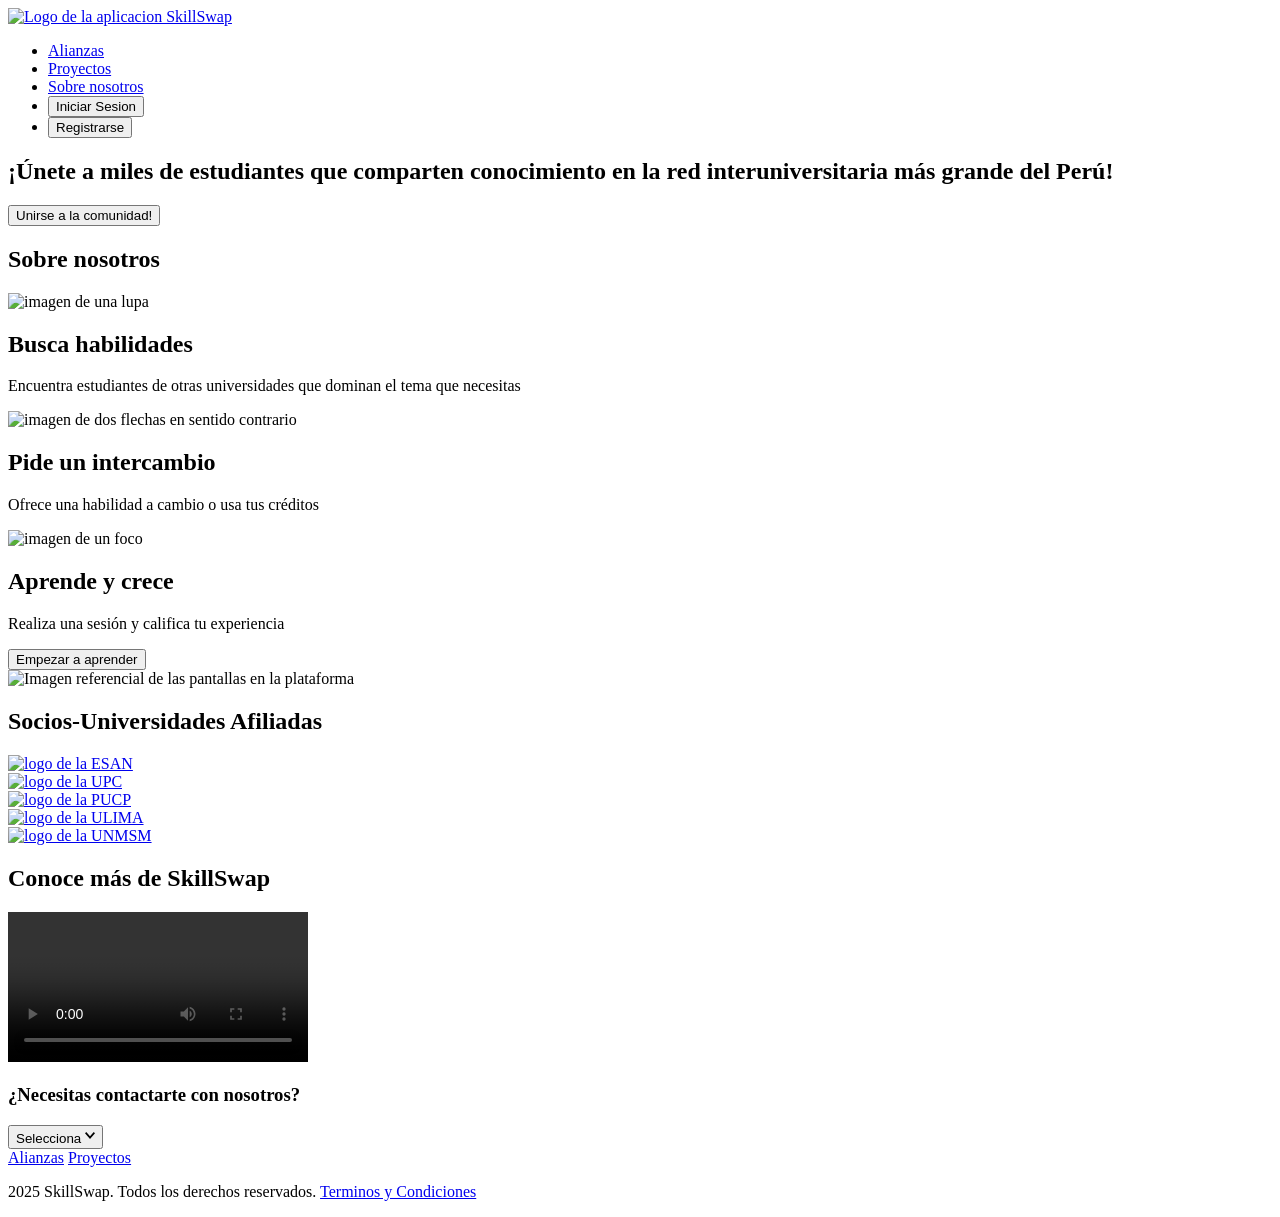
==== index.html @ 910c948b "se agrega los archivos iniciales de la landing page" ====
<!DOCTYPE html>
<html lang="en">
  <head>
    <meta charset="UTF-8" />
    <meta name="viewport" content="width=device-width, initial-scale=1.0" />
    <link rel="stylesheet" href="assets/styles/index-style.css" />
    <link rel="icon" href="favicon.ico" type="image/x-icon" />
    <title>SkillSwap</title>
  </head>
  <body>
    <nav class="barra-navegacion">
      <!-- Botón menú hamburguesa -->
      <div class="menu-hamburguesa" id="btn-menu">
          <span></span>
          <span></span>
          <span></span>
      </div>

      <div class="logo">
        <a href="index.html">
          <img
          src="assets/images/SkillSwap_logo.png"
          alt="Logo de la aplicacion SkillSwap"
        />
        </a>
        
      </div>
      <div class="menu-horizontal">
        <ul class="menu-horizontal-opciones">

          <li>
            <a href="sitios/alianzas.html">Alianzas</a>
          </li>

          <li>
            <a href="sitios/proyectos.html">Proyectos</a>
          </li>

          
          <li>
            <a href="sitios/index-sobre-nosotros.html">Sobre nosotros</a>

          </li>



            <li>
              <a href="sitios/index-login.html">
              <button class="btn-iniciarsesion">Iniciar Sesion</button>
              </a>
            </li>
            <li>
              <a href="sitios/index-registrarse.html">
              <button class="btn-registrase">Registrarse</button>
              </a>
            </li>
        </ul>
      </div>
    </nav>
    <!--seccion 1 -->
    <section class="seccion-llamado-accion">
      <h2 class="llamado-accion-texto">
        ¡Únete a miles de estudiantes que comparten conocimiento en la red
        interuniversitaria más grande del Perú!
      </h2>
      <button class= "llamado-accion-boton" onclick="location.href='sitios/index-registrarse.html'">Unirse a la comunidad!</button>

    </section>
    <!--seccion 2-->
    <section class="seccion-nosotros">
    <div class="division-general-nosotros">
          <div class="titulo-seccion">
            <h1 class="nosotros-titulo">Sobre nosotros</h1>
          </div>
        <div class="division-contenido-row">
            <div class="division-nosotros-txt">
              <div class="elementos-nosotros-txt">
                    <div class="ns-icono">
                        <img src="assets/images/imagen-lupa.png" alt="imagen de una lupa">
                    </div>
                    <div class="ns-texto">
                        <h2>Busca habilidades</h2>
                        <p>Encuentra estudiantes de otras universidades que dominan el tema que necesitas</p> 
                    </div>  
              </div>
              <div class="elementos-nosotros-txt">
                      <div class="ns-icono">
                          <img src="assets/images/imagen-intercambio.png" alt="imagen de dos flechas en sentido contrario">
                      </div>
                      <div class="ns-texto">
                          <h2>Pide un intercambio</h2>
                          <p> Ofrece una habilidad a cambio o usa tus créditos</p>
                      </div>
              </div>
              <div class="elementos-nosotros-txt">
                <div class="ns-icono">
                          <img src="assets/images/imagen-foco.png" alt="imagen de un foco">
                      </div>
                      <div class="ns-texto">
                        <h2>Aprende y crece</h2>
                        <p>Realiza una sesión y califica tu experiencia</p> 
                      </div>
              </div>
              <button class="llamado-accion-boton2" onclick="location.href='sitios/index-login.html'">Empezar a aprender</button>
            </div>
            <div class="division-nosotros-ima">
              <img src="assets/images/imagen-derecha-seccion.png" alt="Imagen referencial de las pantallas en la plataforma">
           
            </div>
        </div>
    </div>
    </section>
    <!--seccion 3-->
    <section class="seccion-socios">
      <div class="division-general-socios"></div>
        <div class="socios-titulo">
            <h1>Socios-Universidades Afiliadas</h1>
        </div>
        <div class="socios-logos">
          <div class="socios-logos-row">
            <a href="https://www.esan.edu.pe" target="_blank"><div class="socio-logo"><img src="assets/images/esan_logo2.png" alt="logo de la ESAN"></div></a>
            <a href="https://www.upc.edu.pe" target="_blank"><div class="socio-logo"><img src="assets/images/upc_logo.png" alt="logo de la UPC"></div></a>
            <a href="https://www.pucp.edu.pe" target="_blank"><div class="socio-logo"><img src="assets/images/pucp_logo.png" alt="logo de la PUCP"></div></a>
            <a href="https://www.ulima.edu.pe" target="_blank"><div class="socio-logo"><img src="assets/images/u_lima_logo.svg" alt="logo de la ULIMA"></div></a>
            <a href="https://www.unmsm.edu.pe" target="_blank"><div class="socio-logo"><img src="assets/images/unmsm_logo.png" alt="logo de la UNMSM"></div></a>
          </div>
        </div>
    </section>

    <!-- seccion about the product -->
    <section class="seccion-atp">
      <div class="atp-titulo">
        <h1>Conoce más de SkillSwap</h1>
      </div>
      <div class="div-video-atp">
        <video src="assets/videos/video-atp.mp4" controls></video>
      </div>
    </section>

    <!--seccion NOSOTROS-->
    <section class="contact-section">
  <div class="contact-bar">
    <h3>¿Necesitas contactarte con nosotros?</h3>

    <div class="dropdown-container">
      
      <button class="contact-button">
        Selecciona 
        <svg width="10" height="15" viewBox="0 0 38 27" fill="none" xmlns="http://www.w3.org/2000/svg">
<path fill-rule="evenodd" clip-rule="evenodd" d="M4.75 0L19 16.2L33.25 0L38 5.4L19 27L0 5.4L4.75 0Z" fill="black"/>
</svg>

      </button>

      <div class="dropdown-menu">
        <a href="sitios/alianzas.html">Alianzas</a>
        <a href="sitios/proyectos.html">Proyectos</a>
      </div>

    </div>
  </div>
</section>

    <!--seccion footer-->
    <footer>
      <div class="seccion-footer">
        <p>2025 SkillSwap. Todos los derechos reservados. <a href="archivos/TerminosCondiciones.pdf" class="terminos-condiciones">Terminos y Condiciones</a> </p>
      </div>
    </footer>
    <!--script menu hamburguesa-->
  <script>
      const btnMenu = document.getElementById('btn-menu');
      const menu = document.querySelector('.barra-navegacion .menu-horizontal');

      btnMenu.addEventListener('click', () => {
      menu.classList.toggle('activo');
  });
  </script>

  </body>
</html>
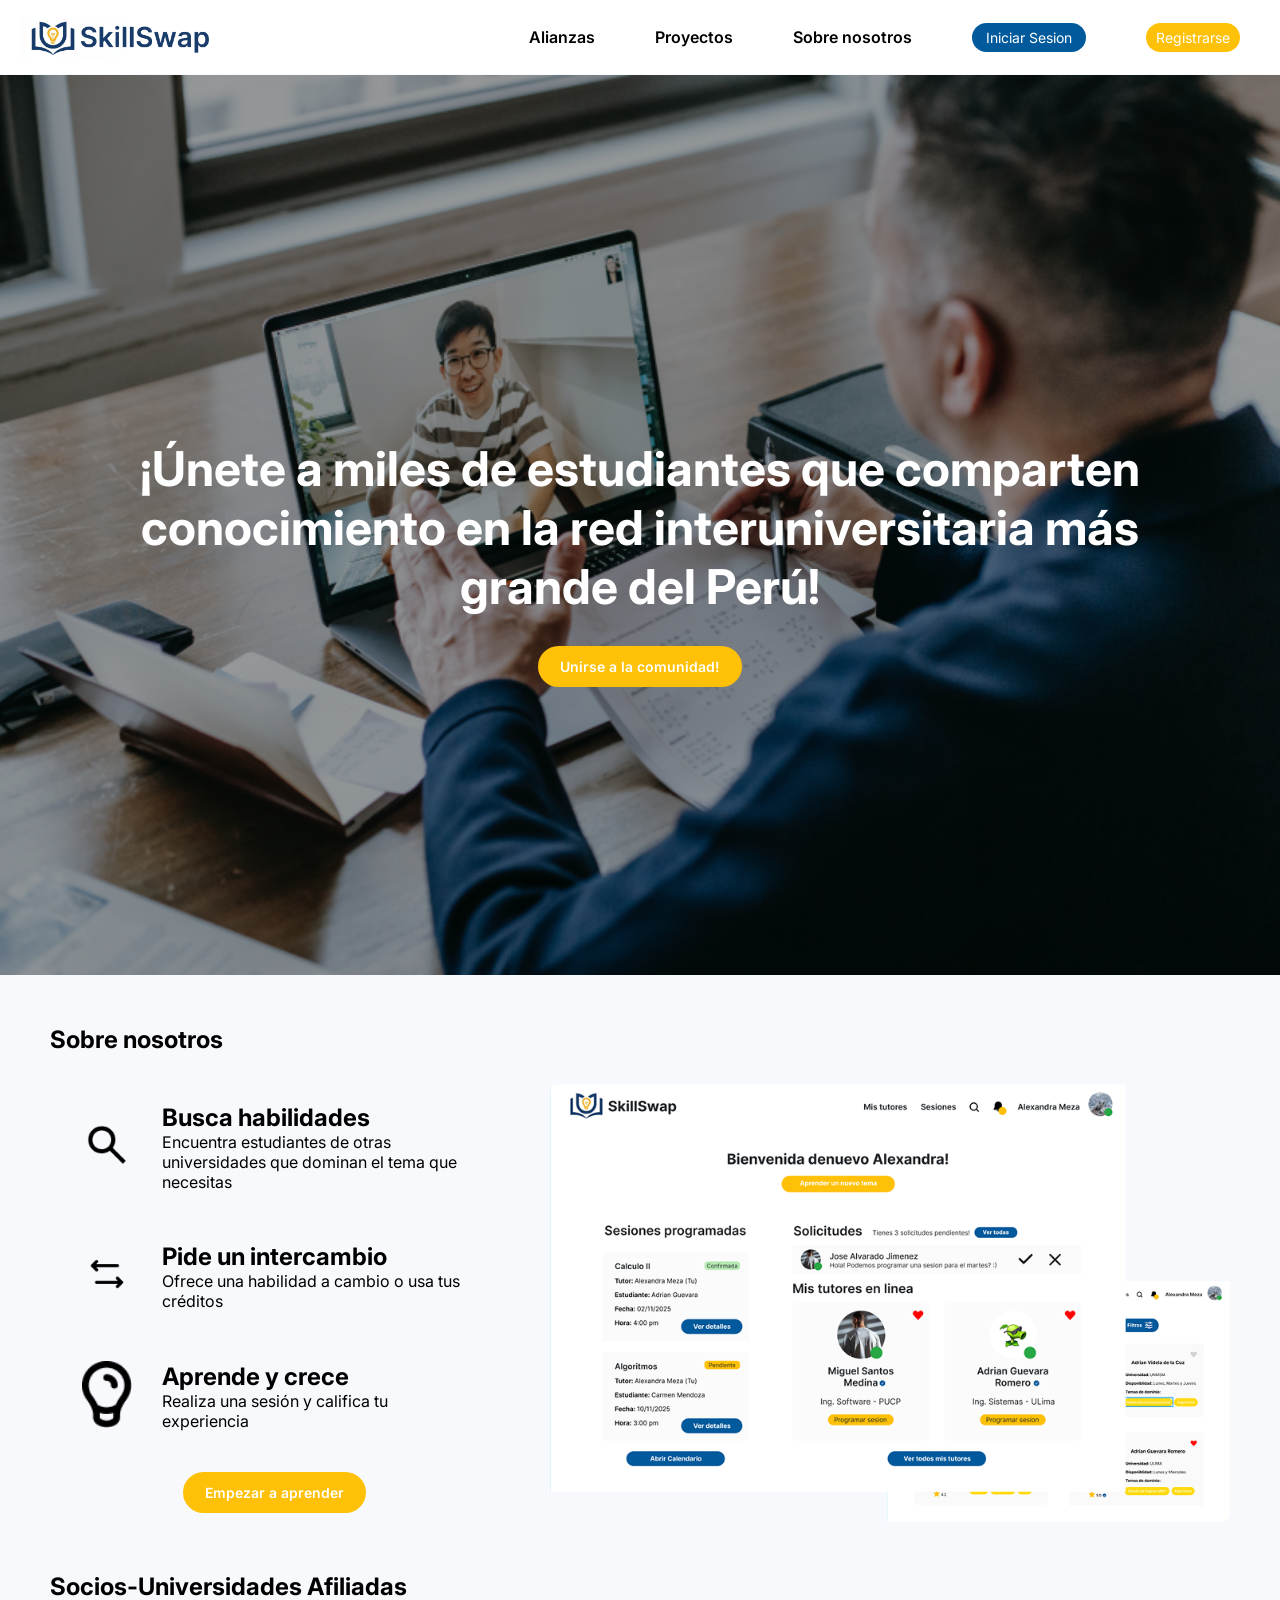
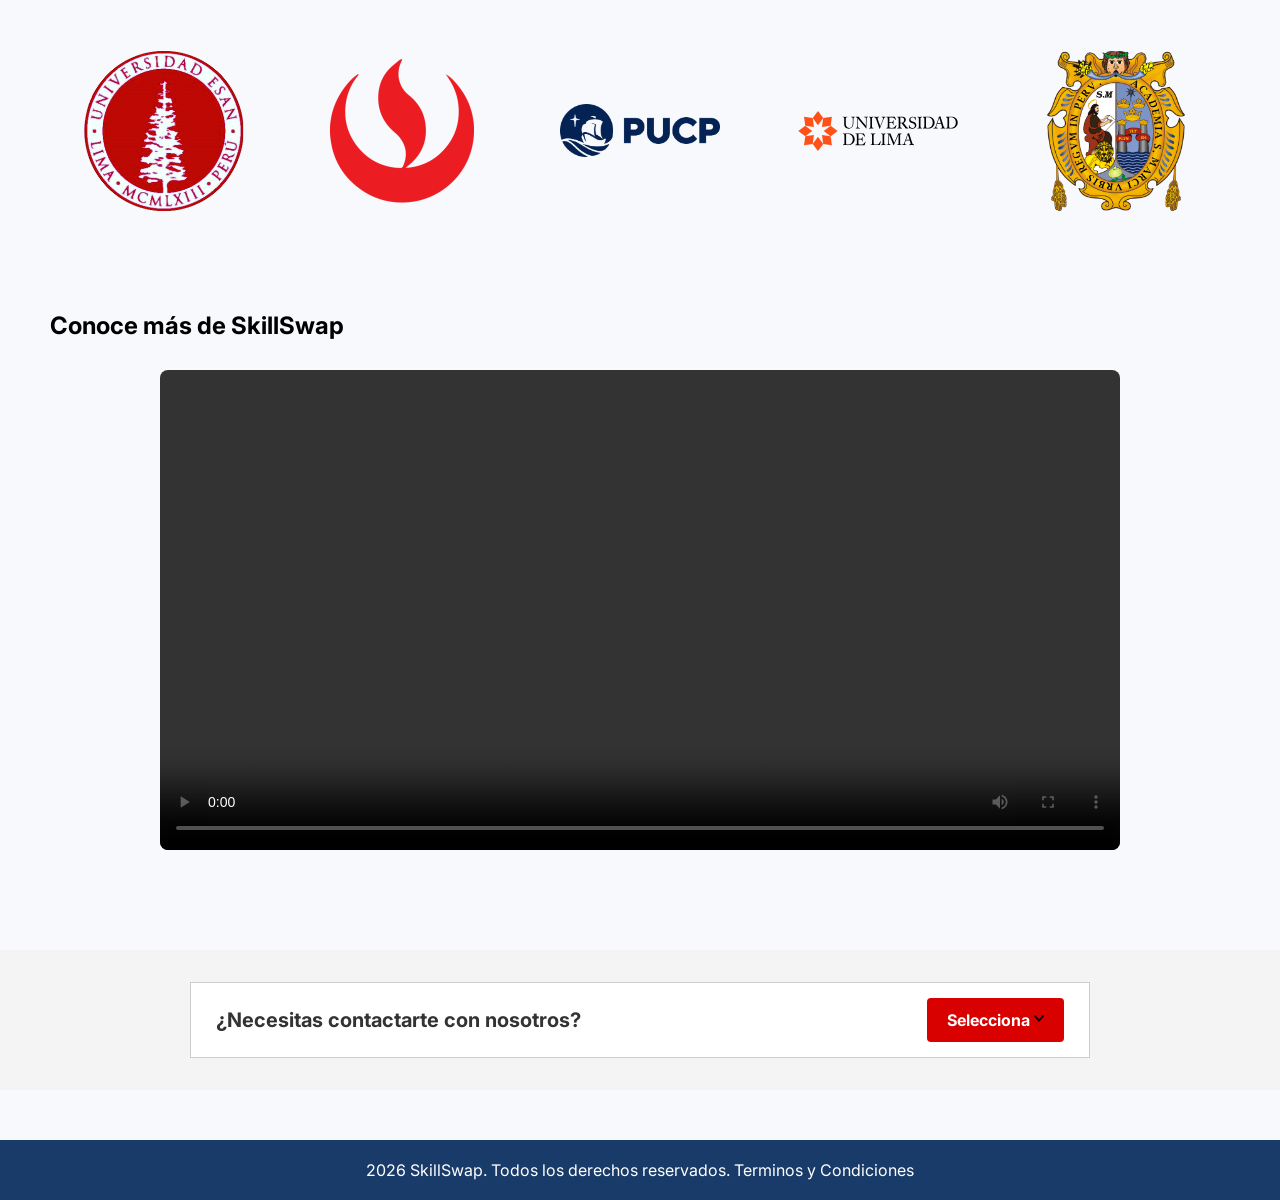
==== commit cd2e9e4d: "arreglando rutas de los index" ====
--- a/index.html
+++ b/index.html
@@ -3,7 +3,7 @@
   <head>
     <meta charset="UTF-8" />
     <meta name="viewport" content="width=device-width, initial-scale=1.0" />
-    <link rel="stylesheet" href="assets/styles/index-style.css" />
+    <link rel="stylesheet" href="public/assets/styles/index-styles.css" />
     <link rel="icon" href="favicon.ico" type="image/x-icon" />
     <title>SkillSwap</title>
   </head>
@@ -19,7 +19,7 @@
       <div class="logo">
         <a href="index.html">
           <img
-          src="assets/images/SkillSwap_logo.png"
+          src="public/assets/images/SkillSwap_logo.png"
           alt="Logo de la aplicacion SkillSwap"
         />
         </a>
@@ -76,7 +76,7 @@
             <div class="division-nosotros-txt">
               <div class="elementos-nosotros-txt">
                     <div class="ns-icono">
-                        <img src="assets/images/imagen-lupa.png" alt="imagen de una lupa">
+                        <img src="public/assets/images/imagen-lupa.png" alt="imagen de una lupa">
                     </div>
                     <div class="ns-texto">
                         <h2>Busca habilidades</h2>
@@ -85,7 +85,7 @@
               </div>
               <div class="elementos-nosotros-txt">
                       <div class="ns-icono">
-                          <img src="assets/images/imagen-intercambio.png" alt="imagen de dos flechas en sentido contrario">
+                          <img src="public/assets/images/imagen-intercambio.png" alt="imagen de dos flechas en sentido contrario">
                       </div>
                       <div class="ns-texto">
                           <h2>Pide un intercambio</h2>
@@ -94,7 +94,7 @@
               </div>
               <div class="elementos-nosotros-txt">
                 <div class="ns-icono">
-                          <img src="assets/images/imagen-foco.png" alt="imagen de un foco">
+                          <img src="public/assets/images/imagen-foco.png" alt="imagen de un foco">
                       </div>
                       <div class="ns-texto">
                         <h2>Aprende y crece</h2>
@@ -104,7 +104,7 @@
               <button class="llamado-accion-boton2" onclick="location.href='sitios/index-login.html'">Empezar a aprender</button>
             </div>
             <div class="division-nosotros-ima">
-              <img src="assets/images/imagen-derecha-seccion.png" alt="Imagen referencial de las pantallas en la plataforma">
+              <img src="public/assets/images/imagen-derecha-seccion.png" alt="Imagen referencial de las pantallas en la plataforma">
            
             </div>
         </div>
@@ -118,11 +118,11 @@
         </div>
         <div class="socios-logos">
           <div class="socios-logos-row">
-            <a href="https://www.esan.edu.pe" target="_blank"><div class="socio-logo"><img src="assets/images/esan_logo2.png" alt="logo de la ESAN"></div></a>
-            <a href="https://www.upc.edu.pe" target="_blank"><div class="socio-logo"><img src="assets/images/upc_logo.png" alt="logo de la UPC"></div></a>
-            <a href="https://www.pucp.edu.pe" target="_blank"><div class="socio-logo"><img src="assets/images/pucp_logo.png" alt="logo de la PUCP"></div></a>
-            <a href="https://www.ulima.edu.pe" target="_blank"><div class="socio-logo"><img src="assets/images/u_lima_logo.svg" alt="logo de la ULIMA"></div></a>
-            <a href="https://www.unmsm.edu.pe" target="_blank"><div class="socio-logo"><img src="assets/images/unmsm_logo.png" alt="logo de la UNMSM"></div></a>
+            <a href="https://www.esan.edu.pe" target="_blank"><div class="socio-logo"><img src="public/assets/images/esan_logo2.png" alt="logo de la ESAN"></div></a>
+            <a href="https://www.upc.edu.pe" target="_blank"><div class="socio-logo"><img src="public/assets/images/upc_logo.png" alt="logo de la UPC"></div></a>
+            <a href="https://www.pucp.edu.pe" target="_blank"><div class="socio-logo"><img src="public/assets/images/pucp_logo.png" alt="logo de la PUCP"></div></a>
+            <a href="https://www.ulima.edu.pe" target="_blank"><div class="socio-logo"><img src="public/assets/images/u_lima_logo.svg" alt="logo de la ULIMA"></div></a>
+            <a href="https://www.unmsm.edu.pe" target="_blank"><div class="socio-logo"><img src="public/assets/images/unmsm_logo.png" alt="logo de la UNMSM"></div></a>
           </div>
         </div>
     </section>
@@ -133,7 +133,7 @@
         <h1>Conoce más de SkillSwap</h1>
       </div>
       <div class="div-video-atp">
-        <video src="assets/videos/video-atp.mp4" controls></video>
+        <video src="public/assets/videos/video-atp.mp4" controls></video>
       </div>
     </section>
 
@@ -164,7 +164,7 @@
     <!--seccion footer-->
     <footer>
       <div class="seccion-footer">
-        <p>2025 SkillSwap. Todos los derechos reservados. <a href="archivos/TerminosCondiciones.pdf" class="terminos-condiciones">Terminos y Condiciones</a> </p>
+        <p>2026 SkillSwap. Todos los derechos reservados. <a href="public/archivos/TerminosCondiciones.pdf" class="terminos-condiciones">Terminos y Condiciones</a> </p>
       </div>
     </footer>
     <!--script menu hamburguesa-->
--- a/public/assets/styles/index-styles.css
+++ b/public/assets/styles/index-styles.css
@@ -0,0 +1,678 @@
+@import url("https://fonts.googleapis.com/css2?family=Inter:ital,opsz,wght@0,14..32,100..900;1,14..32,100..900&display=swap");
+
+* {
+  margin: 0;
+  padding: 0;
+  box-sizing: border-box; /* ayuda a que los tamaños sean más predecibles */
+  font-family: "Inter", sans-serif;
+}
+
+:root
+{
+    /*Variables de color*/
+    --background-color: #f7f9fc;
+    --primary-color: #193b69;
+    --secondary-color: #FFC107;
+    --border-color: #ccc;
+    --white-color: #ffffff;
+
+    /*Variables de color de texto*/
+    --button-text-color: #ffff;
+    --placeholder-text-color: #f4f4f4;
+    --text-color: #000000;
+
+    /*Variables de tamanio del nav y foot*/
+    --nav-bar-height: 75px;
+    --footer-height: 58px;
+
+    /*Variables de texto (Tamaño, Peso y Interlineado)*/
+    --h1-font-size: 32px;
+    --h1-font-weight: bold;
+
+    --h2-font-size: 24px;
+    --h2-font-weight: 600;
+
+    --h3-font-size: 20px;
+    --h3-font-weight: 600;
+
+    --base-font-size: 16px;
+    --base-font-weight: 400;
+
+    --label-font-size: 14px;
+    --label-font-weight: 500;
+
+    --line-height: 1.5;
+}
+
+body 
+{
+    background-color: var(--background-color); /* Un fondo gris muy claro */
+    margin-top: var(--nav-bar-height); /* Espacio para la barra de navegación fija */
+}
+
+.menu-hamburguesa {
+    display: none;
+    flex-direction: column;
+    gap: 6px;
+    cursor: pointer;
+}
+
+.menu-hamburguesa span {
+  width: 30px;
+  height: 3px;
+  background-color: #000;
+  transition: 0.3s;
+}
+
+
+.barra-navegacion
+{
+  display: flex;
+  background-color: var(--white-color);
+  margin: 0;
+  justify-content: space-between;
+  align-items: center;
+  padding: 0px 20px;
+  height: 75px;
+  width: 100%;
+  position: fixed;
+  border-bottom: 1px solid var(--background-color);
+  top: 0;
+  left: 0;
+  z-index: 1000;
+}
+
+.menu-horizontal-opciones 
+{
+  list-style: none;
+  text-decoration: none;
+  display: flex;
+  justify-content: space-around;
+  color: var(--text-color);
+  width: 100%;
+  padding: 0;
+  align-items: center;
+  gap: 20px;
+}
+
+.menu-horizontal-opciones li a {
+  list-style: none;
+  text-decoration: none;
+  display: block;
+  color: var(--text-color);
+  padding: 10px 20px;
+  font-weight: 600;
+  font-size: 16px;
+}
+.menu-horizontal-opciones li a:hover {
+  color: #193b69;
+}
+
+.btn-iniciarsesion {
+  border-radius: 50px;
+  padding: 6px 14px;
+  font-size: 14px;
+  background-color: #005a9c;
+  color: var(--button-text-color);
+  border: none;
+  cursor: pointer;
+}
+
+.btn-registrase 
+{
+  border-radius: 50px;
+  padding: 6px 10px;
+  font-size: 14px;
+  background-color: var(--secondary-color);
+  color: var(--button-text-color);
+  border: none;
+  cursor: pointer;
+}
+
+.menu-vertical-lp {
+  list-style: none;
+  padding: 0;
+  position: absolute;
+  display: none;
+  width: 150px;
+  background-color: rgba(0, 0, 0, 0.5);
+}
+
+.menu-horizontal-opciones li:hover .menu-vertical-lp 
+{
+  display: block;
+}
+
+.menu-horizontal-opciones li:hover .menu-vertical-lp-conts 
+{
+  display: block;
+}
+
+.menu-vertical-lp li a 
+{
+  padding: 15px 15px 15px 20px;
+  margin: 5px;
+  color: var(--white-color);
+}
+.menu-vertical-lp li a:hover {
+  color: var(--secondary-color);
+}
+
+.menu-vertical-lp-conts {
+  list-style: none;
+  padding: 0;
+  position: absolute;
+  display: none;
+  width: 150px;
+  background-color: rgba(0, 0, 0, 0.5);
+}
+
+.menu-vertical-lp-conts li a {
+  padding: 7px 15px 7px 7px;
+  margin: 5px;
+  color: var(--white-color);
+  display: flex;
+  gap: 7px;
+  align-items: center;
+  justify-content: left;
+}
+
+.menu-vertical-lp-conts li a:hover{
+  color: var(--secondary-color);
+}
+
+.conts-logos {
+  margin: 5px;
+  height: 30px;
+  max-height: 30px;
+}
+
+.logo {
+  padding-top: 5px;
+  align-items: center;
+}
+
+.logo img {
+  width: 100%;
+  max-width: 200px;
+}
+
+.seccion-llamado-accion {
+  padding-top: 75px;
+  background: linear-gradient(rgba(0, 0, 0, 0.4), rgba(0, 0, 0, 0.4)),
+    url(../images/imagen_banner.png);
+  background-size: cover;
+  height: 100vh;
+  display: flex;
+  flex-direction: column;
+  justify-content: center;
+  align-items: center;
+}
+
+.llamado-accion-texto 
+{
+  color: var(--white-color);
+  text-align: center;
+  font-size: 48px;
+  width: 80%;
+}
+
+.llamado-accion-boton {
+  margin: 30px auto 0px auto;
+  display: block;
+  font-family: inherit;
+  color: var(--button-text-color);
+  padding: 10px 20px;
+  border-radius: 999px;
+  font-size: 14px;
+  font-weight: 600;
+  background-color: var(--secondary-color);
+  border: 2px solid var(--secondary-color);
+  cursor: pointer;
+  text-decoration: none;
+}
+
+/* -----------Seccion 2 ------*/
+.seccion-nosotros {
+  margin: 50px;
+  height: 100%;
+  display: flex;
+  flex-direction: column;
+  align-items: center;
+}
+
+.division-general-nosotros {
+  display: flex;
+  flex-direction: column;
+  gap: 30px;
+  justify-content: center;
+}
+.division-contenido-row{
+  display: flex;
+  flex-direction: row; 
+  gap: 50px; 
+  justify-content: center;
+  width: 100%;
+}
+.division-nosotros-txt {
+    display: flex;
+    flex-direction: column;
+    justify-content: center;
+    align-items: center;
+    gap: 30px;
+}
+
+.elementos-nosotros-txt{
+    display: flex; 
+    flex-direction: row; 
+    align-items: center; 
+    gap: 30px;
+    max-width: 90%;
+}
+.llamado-accion-boton2{
+
+  font-family: inherit;
+  color: var(--button-text-color);
+  padding: 10px 20px;
+  border-radius: 999px;
+  font-size: 14px;
+  font-weight: 600;
+  background-color: var(--secondary-color);
+  border: 2px solid var(--secondary-color);
+  cursor: pointer;
+  display: block;
+  margin: 0 auto;
+}
+.ns-icono img {
+    /* Define un tamaño fijo para todos los iconos */
+    width: 50px; 
+    height: auto;
+}
+
+.division-nosotros-ima  
+{
+    display: flex;
+    width: 90%;
+    justify-content: center;
+    align-content: center;
+}
+.division-nosotros-ima img 
+{
+  width: 100%;
+}
+
+/* Seccion 3 */
+.seccion-socios
+{
+    margin: 50px;
+  display: flex;
+  flex-direction: column;
+  align-items: flex-start;
+}
+
+.socios-logos 
+{
+    padding: 30px 0px;
+    width: 100%;
+}
+
+.socios-logos-row
+{
+    display: flex;
+    flex-wrap: wrap;
+    justify-content: space-evenly;
+    gap: 10px;
+}
+
+.socio-logo{
+  width: 15%;
+  padding: 20px;
+  width: 200px;
+  height: 200px;
+  align-content: center;
+}
+.socio-logo img
+{
+    width: 100%; 
+    height: 100%;
+    object-fit: contain; /* Mantiene proporción sin deformarse */
+}
+
+.seccion-atp 
+{
+    margin: 50px;
+  display: flex;
+  flex-direction: column; 
+}
+
+.div-video-atp {
+  display: flex;
+  flex: 1;
+  align-items: center;
+  justify-content: center;
+  padding-top: 30px;
+  padding-bottom: 50px;
+}
+
+.div-video-atp video {
+  width: 100%; /* ancho de la pantalla */
+  max-width: 60rem; /* ancho máximo de 500px */
+  justify-content: center;
+}
+
+.contact-section {
+  font-family: Arial, sans-serif;
+  padding: 2rem;
+  background-color: #f4f4f4;
+}
+
+.contact-bar {
+  display: flex;
+  justify-content: space-between;
+  align-items: center;
+  background-color: var(--white-color);
+  border: 1px solid var(--border-color);
+  padding: 15px 25px;
+  max-width: 900px;
+  margin: 0 auto;
+}
+
+.contact-bar h3 {
+  margin: 0;
+  font-size: 1.25rem;
+  font-weight: 700;
+  color: #333;
+}
+
+.contact-button {
+  background-color: #d90000;
+  color: var(--white-color);
+  border: none;
+  padding: 12px 20px;
+  font-size: 1rem;
+  font-weight: bold;
+  cursor: pointer;
+  border-radius: 4px;
+  transition: background-color 0.3s ease;
+}
+
+.contact-button:hover 
+{
+  background-color: #b30000;
+}
+
+.dropdown-container 
+{
+  position: relative;
+  display: inline-block; 
+}
+
+.dropdown-menu {
+  display: none; 
+  position: absolute; 
+  right: auto;
+  top: 100%; 
+  background-color: #f1f1f1; 
+  min-width: 200px; 
+  border: 1px solid var(--border-color);
+  border-top: none; 
+  box-shadow: 0px 8px 16px 0px rgba(0,0,0,0.1); 
+  z-index: 1; 
+}
+
+.dropdown-menu a 
+{
+  color: #333; 
+  padding: 12px 16px; 
+  text-decoration: none; 
+  display: block; 
+  font-size: 1rem;
+}
+
+.dropdown-menu a:hover 
+{
+  background-color: #ddd;
+}
+
+.dropdown-container:hover .dropdown-menu 
+{
+  display: block;
+}
+
+.seccion-footer
+{
+  background-color: #193b69;
+  color: var(--white-color);
+  text-align: center;
+  padding: 20px;
+  margin-top: 50px;   
+}
+
+.seccion-footer p, a
+{
+  margin: 0 auto;
+    color: var(--white-color);
+    text-decoration: none;
+}
+
+
+.terminos-condiciones:hover
+{
+  text-decoration: underline;
+  /*cambiar de color*/
+  color: yellow;
+}
+
+.btn-iniciarsesion,
+.btn-registrase,
+.llamado-accion-boton,
+.llamado-accion-boton2,
+.contact-button {
+  /* Añadimos una transición suave para los efectos */
+  transition: transform 0.2s ease-in-out, filter 0.2s ease-in-out, box-shadow 0.2s ease-in-out;
+}
+
+.btn-iniciarsesion:hover,
+.btn-registrase:hover,
+.llamado-accion-boton:hover,
+.llamado-accion-boton2:hover,
+.contact-button:hover {
+  transform: scale(1.05); /* Zoom botón ligeramente */
+  filter: brightness(110%); /* el brillo */
+  box-shadow: 0 4px 12px rgba(0, 0, 0, 0.1); /* sombra sutil */
+}
+
+.elementos-nosotros-txt {
+  padding: 10px;
+  border-radius: 8px;
+  transition: transform 0.3s ease, box-shadow 0.3s ease;
+}
+
+.elementos-nosotros-txt:hover {
+  transform: translateY(-5px); /* Eleva tarjeta */
+  box-shadow: 0 8px 16px rgba(0, 0, 0, 0.1); /* Añade sombra */
+}
+
+.division-nosotros-ima img {
+  transition: transform 0.3s ease-out;
+  border-radius: 8px; /* Para que las esquinas se vean suaves al crecer */
+}
+
+.division-nosotros-ima img:hover {
+  transform: scale(1.03); /* Agranda la imagen un 3% */
+}
+
+.socio-logo:hover {
+  transform: translateY(-5px); /* Eleva tarjeta */
+  box-shadow: 0 8px 16px rgba(0, 0, 0, 0.1); /* Añade sombra */
+  cursor: pointer;
+}
+
+.div-video-atp video {
+  transition: box-shadow 0.3s ease;
+  border-radius: 8px; /* sombra */
+}
+
+.div-video-atp video:hover {
+  box-shadow: 0 10px 25px rgba(0, 0, 0, 0.15); /* Sombra */
+}
+
+/* Tablets y pantallas medianas */
+@media screen and (max-width: 1024px) 
+{
+    .division-contenido-row 
+    {
+        flex-direction: column-reverse;
+        gap: 30px;
+        align-items: center;
+
+    }
+
+    .elementos-nosotros-txt
+    {
+        width: 65%;
+    }
+
+    .division-nosotros-ima img {
+        width: 80%;
+        max-width: 600px;
+    }
+
+    .llamado-accion-texto {
+        font-size: 36px;
+        width: 90%;
+    }
+
+    .seccion-nosotros {
+        margin: 30px;
+    }
+
+    .barra-navegacion {
+        padding: 0 10px;
+    }
+}
+
+/* Móviles (smartphones) */
+@media screen and (max-width: 768px) {
+    
+    /* 1. EL CONTENEDOR DEL MENÚ (EL CUADRO BLANCO) */
+    .menu-horizontal-opciones {
+        display: flex;
+        flex-direction: column; 
+        
+        /* CAMBIO CLAVE 1: Alinear a la izquierda */
+        align-items: flex-start; 
+        
+        gap: 20px;
+        padding: 30px 25px; /* Espacio interno */
+        background-color: #ffffff;
+        
+        position: fixed; /* Fixed es mejor para menús laterales */
+        top: 75px; /* Altura de tu navbar para que no la tape */
+        
+        /* CAMBIO CLAVE 2: Ancho reducido (ya no 100%) */
+        width: 260px; 
+        height: calc(100vh - 75px); /* Que ocupe todo el alto disponible */
+        
+        /* Estado inicial: Oculto a la izquierda */
+        left: -100%; 
+        
+        transition: left 0.3s ease;
+        z-index: 1000;
+        
+        /* Sombra suave solo al lado derecho para dar profundidad */
+        box-shadow: 5px 0 15px rgba(0,0,0,0.1);
+        border-right: 1px solid #eee;
+    }
+
+    /* ESTADO ACTIVO: Esto hace que aparezca */
+    .menu-horizontal.activo .menu-horizontal-opciones {
+        left: 0;
+    }
+
+    /* 2. AJUSTES DE LOS ENLACES (TEXTO) */
+    .menu-horizontal-opciones li {
+        width: 100%; /* Para que el área de click sea ancha */
+    }
+    
+    .menu-horizontal-opciones li a {
+        display: block;
+        width: 100%;
+        text-align: left; /* Asegurar texto a la izquierda */
+        padding: 10px 0;
+        border-bottom: 1px solid #f0f0f0; /* Línea separadora sutil opcional */
+    }
+
+    /* 3. BOTONES (Iniciar sesión / Registrarse) */
+    .btn-iniciarsesion,
+    .btn-registrase {
+        width: 100%;
+        text-align: center;
+        margin-top: 5px;
+        /* Quitamos margin-left/right auto para que respeten el flex-start */
+    }
+
+    /* 4. HAMBURGUESA (Se mantiene igual) */
+    .menu-hamburguesa {
+        display: flex;
+        flex-direction: column;
+        cursor: pointer;
+        gap: 5px;
+        padding: 10px;
+        z-index: 1100;
+    }
+
+    .menu-hamburguesa span {
+        width: 30px;
+        height: 3px;
+        background-color: #000;
+        transition: 0.3s;
+    }
+
+}
+
+/* --- ARREGLO MENU HAMBURGUESA DROPDOWN --- */
+@media (max-width: 768px) { /* Asegúrate que este ancho coincida con tu punto de quiebre móvil */
+    
+    /* 1. Quitamos la posición flotante para que caiga como lista normal */
+    .dropdown-content {
+        position: static; /* Importante: Esto evita que "salga para el costado" */
+        display: none;    /* Oculto por defecto */
+        width: 100%;      /* Que ocupe todo el ancho disponible */
+        box-shadow: none; /* Quitamos sombras para que se vea limpio */
+        padding-left: 20px; /* Un poco de sangría para que se note que es sub-menú */
+        background-color: rgba(0,0,0,0.05); /* Un fondo sutil opcional */
+    }
+
+    /* 2. Clase que usaremos con JavaScript para abrirlo */
+    .dropdown-content.activo {
+        display: block;
+    }
+    
+    /* Opcional: Ajustar el enlace principal para que parezca botón */
+    .dropbtn {
+        width: 100%;
+        display: block;
+    }
+}
+
+@media (max-width: 768px) {
+    /* 1. Ocultamos el submenú por defecto */
+    #submenu-alianzas {
+        display: none !important; /* El !important asegura que borre cualquier rastro anterior */
+        position: static;
+        width: 100%;
+        box-shadow: none;
+    }
+
+    /* 2. MUY IMPORTANTE: Desactivamos el hover de escritorio */
+    /* Esto evita que se abra solo con "pasar el dedo" o al cargar */
+    .dropdown:hover .dropdown-content {
+        display: none; 
+    }
+
+    /* 3. Solo se muestra si JavaScript le pone la clase 'activo' */
+    #submenu-alianzas.activo {
+        display: block !important;
+    }
+}
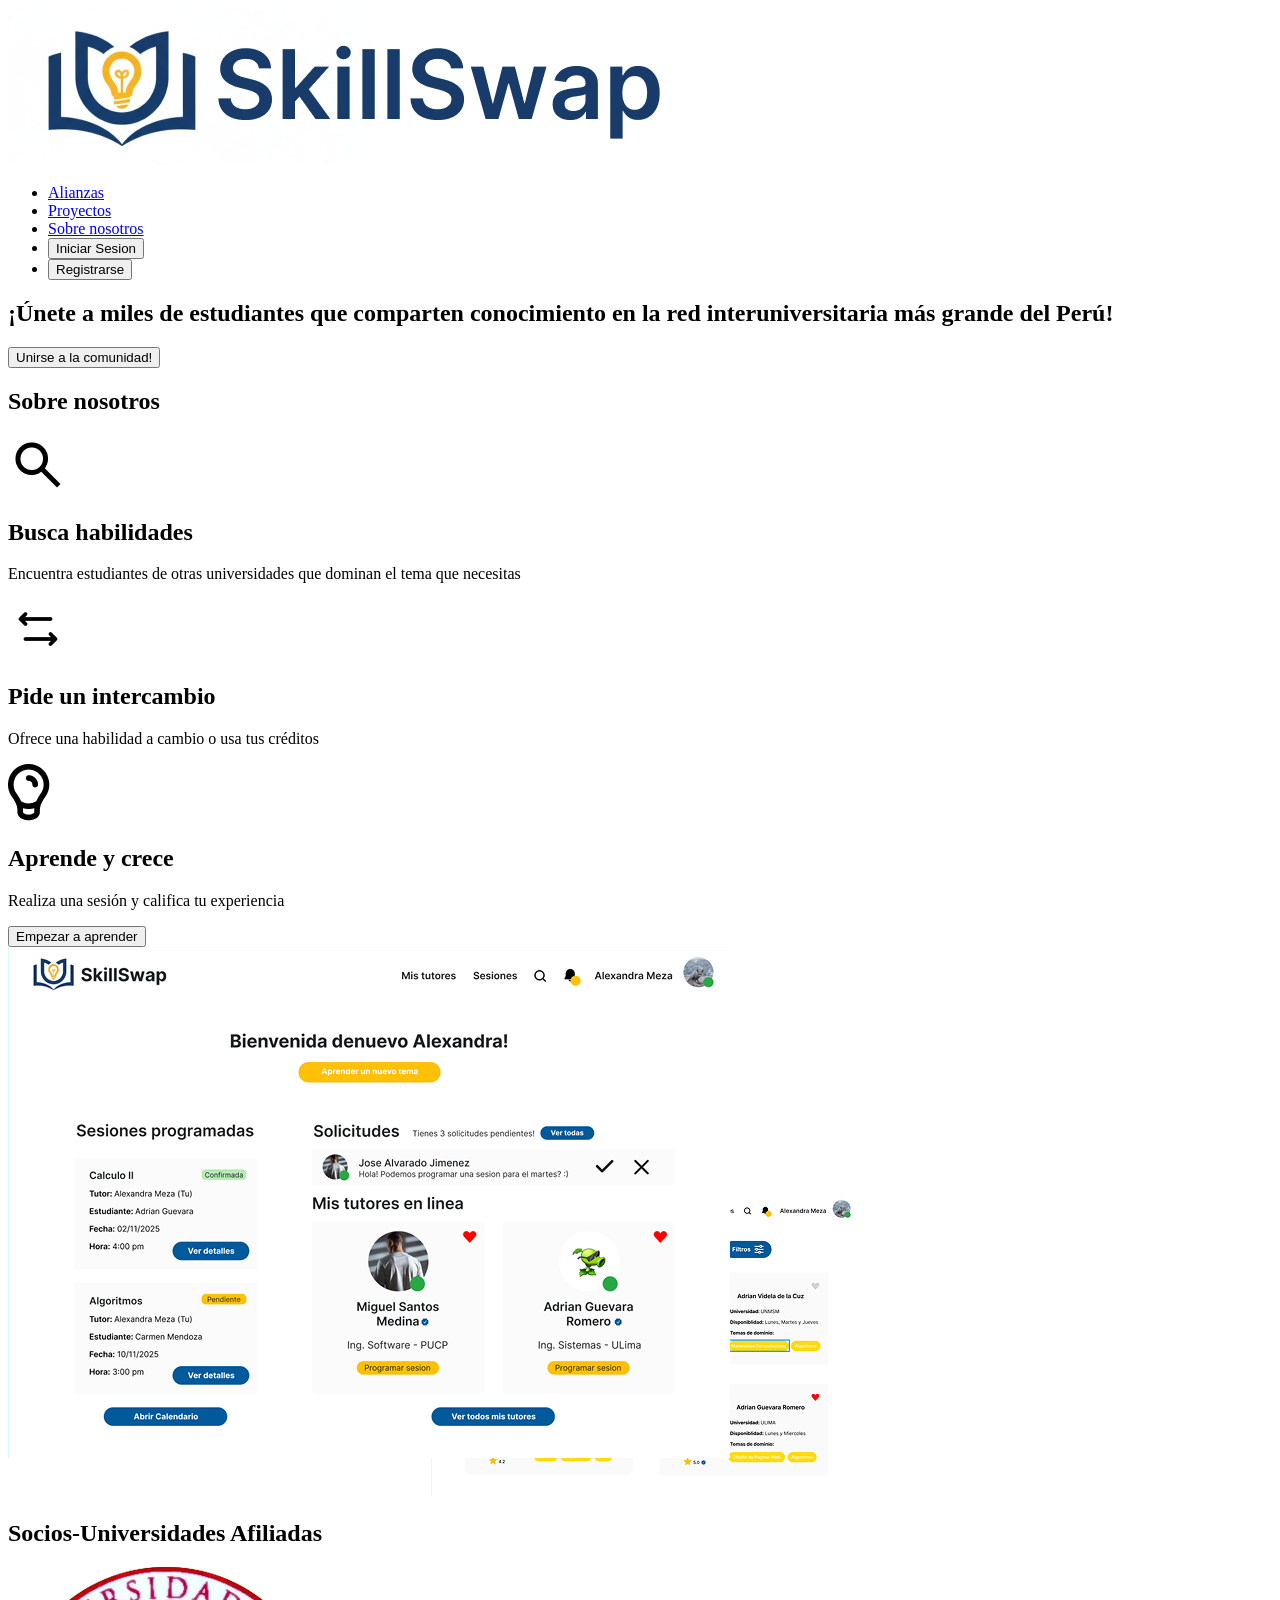
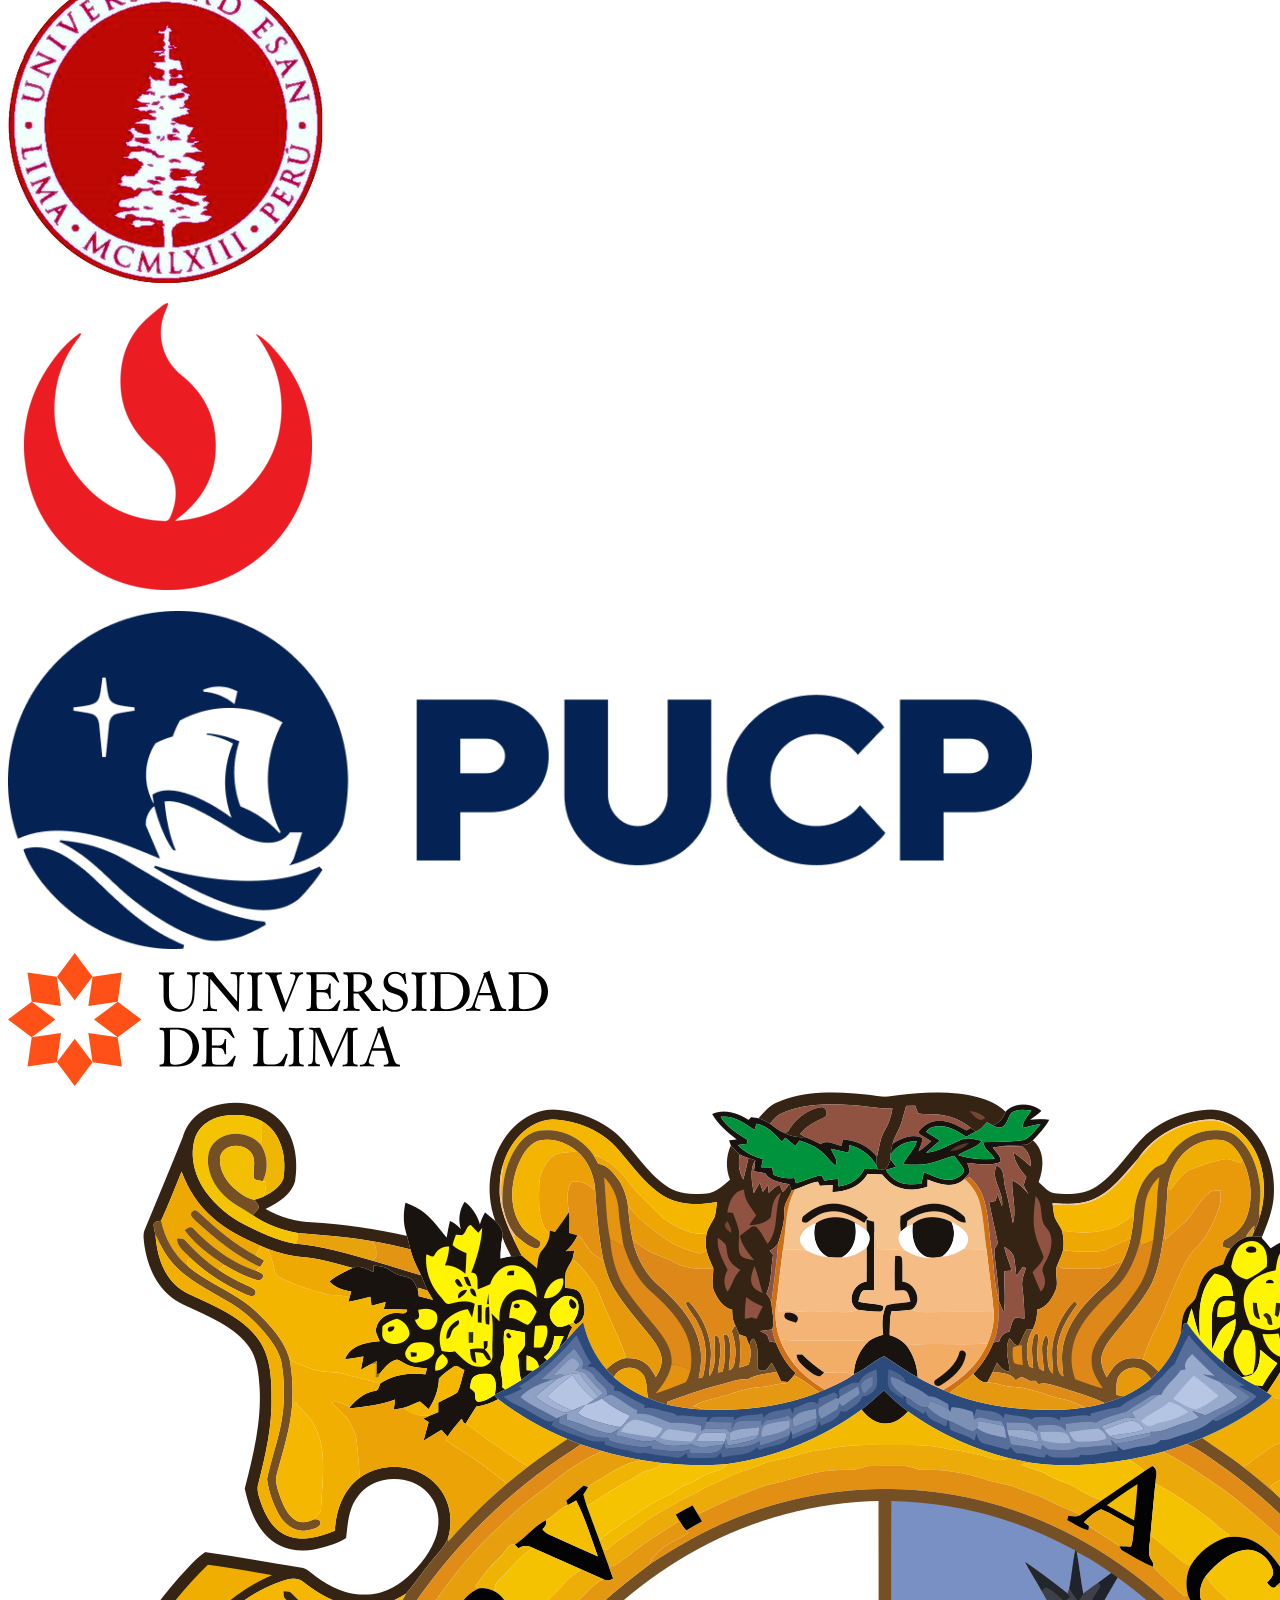
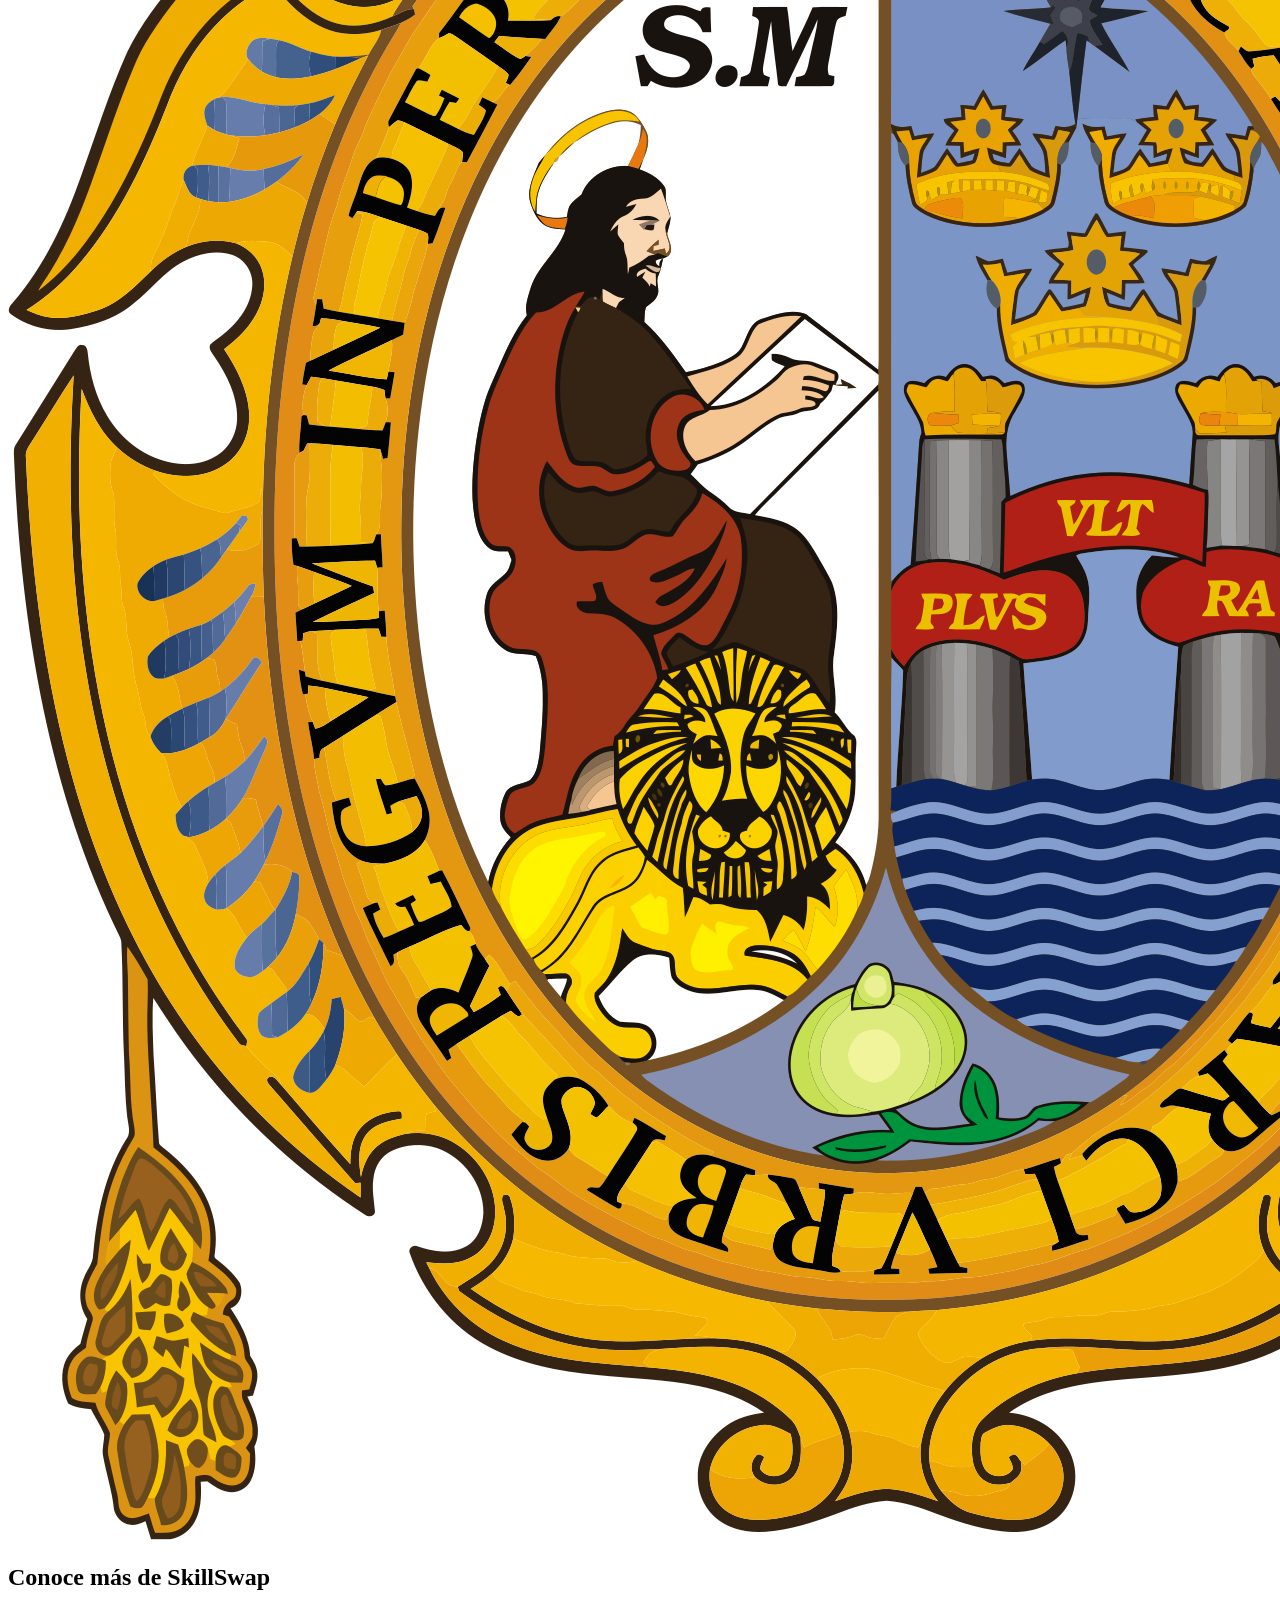
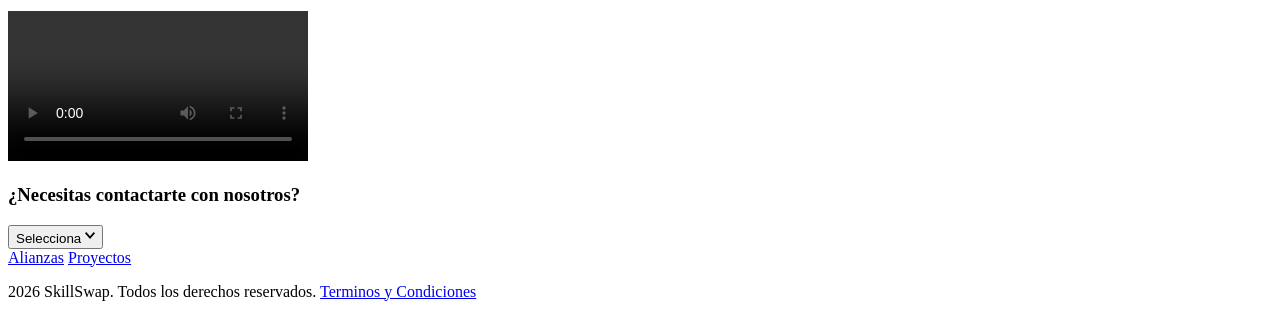
==== commit d7c6b492: "Merge branch 'main' into develop" ====
--- a/index.html
+++ b/index.html
@@ -3,7 +3,9 @@
   <head>
     <meta charset="UTF-8" />
     <meta name="viewport" content="width=device-width, initial-scale=1.0" />
-    <link rel="stylesheet" href="public/assets/styles/index-styles.css" />
+
+    <link rel="stylesheet" href="public/assets/styles/index-style.css" />
+
     <link rel="icon" href="favicon.ico" type="image/x-icon" />
     <title>SkillSwap</title>
   </head>
@@ -178,4 +180,4 @@
   </script>
 
   </body>
-</html>+</html>
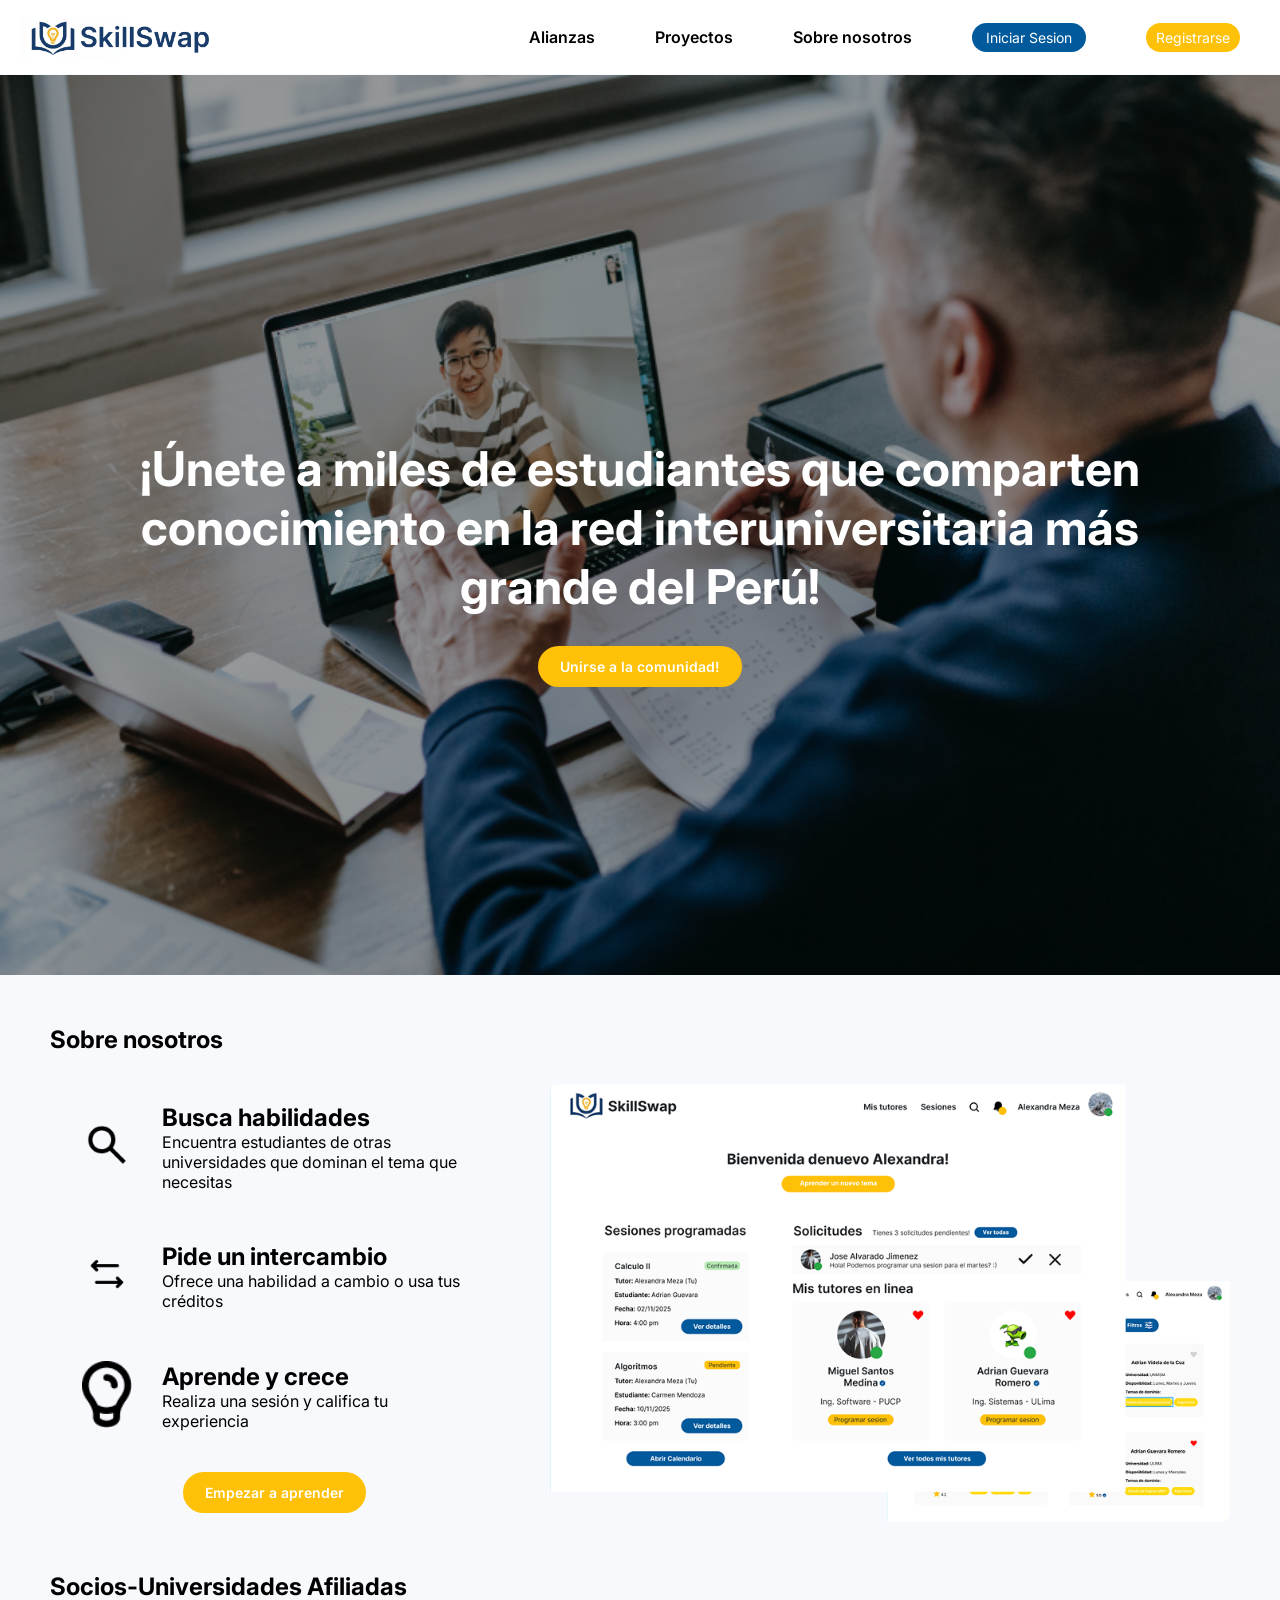
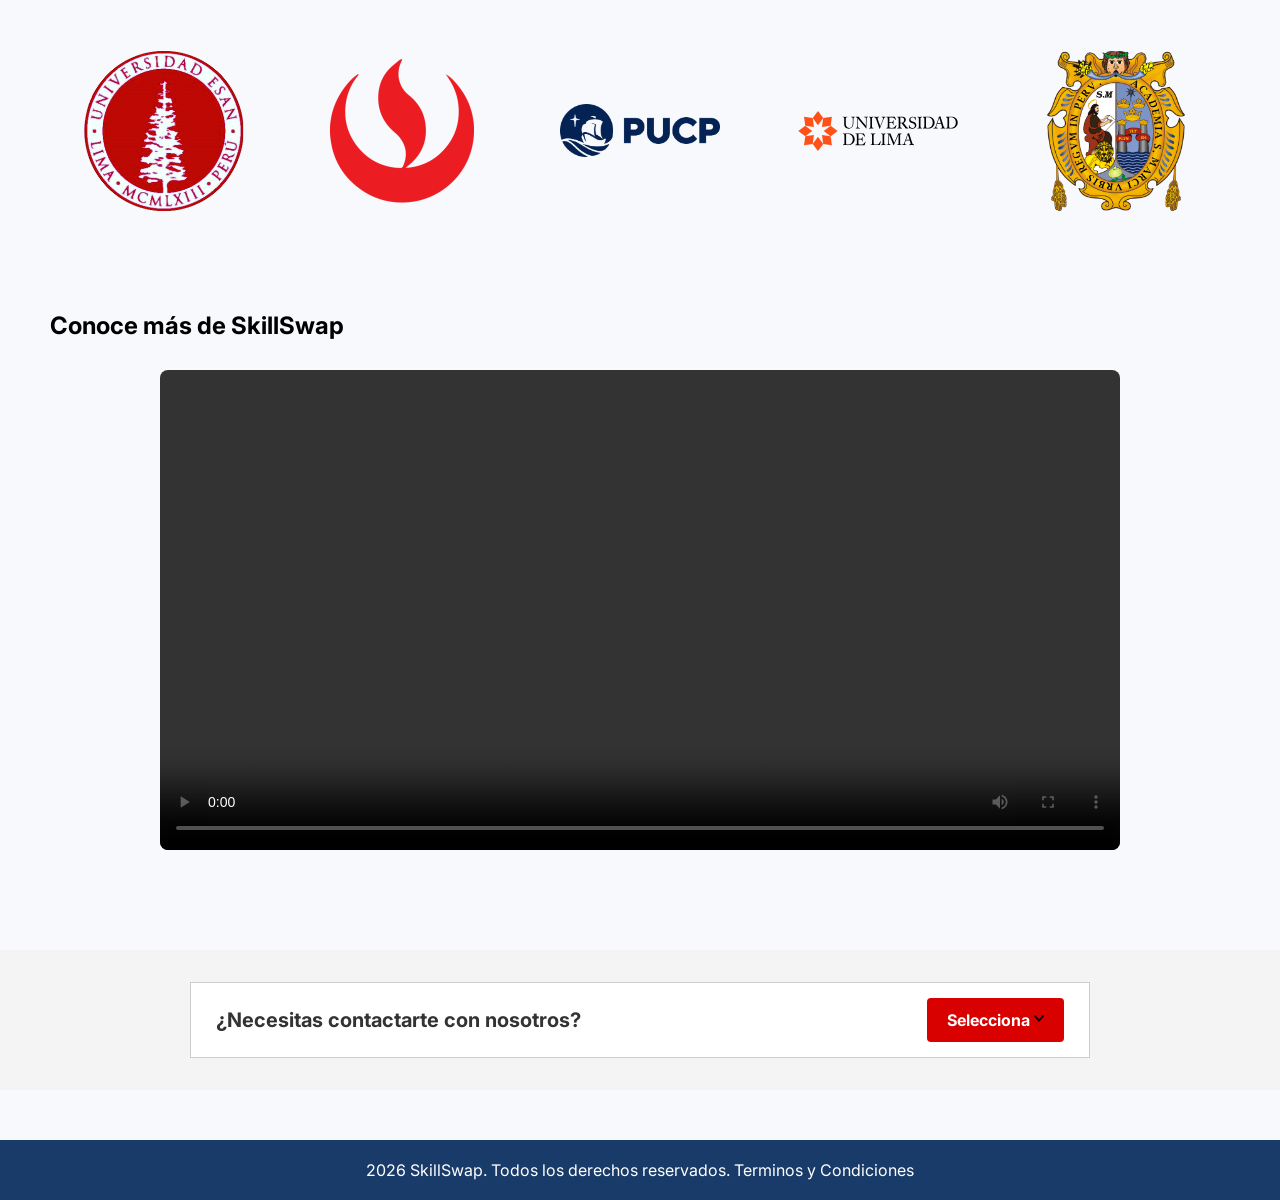
==== commit 487a926b: "Update stylesheet link in index.html Replaced index-style.css with index-styles.css for styling." ====
--- a/index.html
+++ b/index.html
@@ -3,9 +3,7 @@
   <head>
     <meta charset="UTF-8" />
     <meta name="viewport" content="width=device-width, initial-scale=1.0" />
-
-    <link rel="stylesheet" href="public/assets/styles/index-style.css" />
-
+ <link rel="stylesheet" href="public/assets/styles/index-styles.css" />
     <link rel="icon" href="favicon.ico" type="image/x-icon" />
     <title>SkillSwap</title>
   </head>
--- a/public/assets/styles/index-styles.css
+++ b/public/assets/styles/index-styles.css
@@ -0,0 +1,678 @@
+@import url("https://fonts.googleapis.com/css2?family=Inter:ital,opsz,wght@0,14..32,100..900;1,14..32,100..900&display=swap");
+
+* {
+  margin: 0;
+  padding: 0;
+  box-sizing: border-box; /* ayuda a que los tamaños sean más predecibles */
+  font-family: "Inter", sans-serif;
+}
+
+:root
+{
+    /*Variables de color*/
+    --background-color: #f7f9fc;
+    --primary-color: #193b69;
+    --secondary-color: #FFC107;
+    --border-color: #ccc;
+    --white-color: #ffffff;
+
+    /*Variables de color de texto*/
+    --button-text-color: #ffff;
+    --placeholder-text-color: #f4f4f4;
+    --text-color: #000000;
+
+    /*Variables de tamanio del nav y foot*/
+    --nav-bar-height: 75px;
+    --footer-height: 58px;
+
+    /*Variables de texto (Tamaño, Peso y Interlineado)*/
+    --h1-font-size: 32px;
+    --h1-font-weight: bold;
+
+    --h2-font-size: 24px;
+    --h2-font-weight: 600;
+
+    --h3-font-size: 20px;
+    --h3-font-weight: 600;
+
+    --base-font-size: 16px;
+    --base-font-weight: 400;
+
+    --label-font-size: 14px;
+    --label-font-weight: 500;
+
+    --line-height: 1.5;
+}
+
+body 
+{
+    background-color: var(--background-color); /* Un fondo gris muy claro */
+    margin-top: var(--nav-bar-height); /* Espacio para la barra de navegación fija */
+}
+
+.menu-hamburguesa {
+    display: none;
+    flex-direction: column;
+    gap: 6px;
+    cursor: pointer;
+}
+
+.menu-hamburguesa span {
+  width: 30px;
+  height: 3px;
+  background-color: #000;
+  transition: 0.3s;
+}
+
+
+.barra-navegacion
+{
+  display: flex;
+  background-color: var(--white-color);
+  margin: 0;
+  justify-content: space-between;
+  align-items: center;
+  padding: 0px 20px;
+  height: 75px;
+  width: 100%;
+  position: fixed;
+  border-bottom: 1px solid var(--background-color);
+  top: 0;
+  left: 0;
+  z-index: 1000;
+}
+
+.menu-horizontal-opciones 
+{
+  list-style: none;
+  text-decoration: none;
+  display: flex;
+  justify-content: space-around;
+  color: var(--text-color);
+  width: 100%;
+  padding: 0;
+  align-items: center;
+  gap: 20px;
+}
+
+.menu-horizontal-opciones li a {
+  list-style: none;
+  text-decoration: none;
+  display: block;
+  color: var(--text-color);
+  padding: 10px 20px;
+  font-weight: 600;
+  font-size: 16px;
+}
+.menu-horizontal-opciones li a:hover {
+  color: #193b69;
+}
+
+.btn-iniciarsesion {
+  border-radius: 50px;
+  padding: 6px 14px;
+  font-size: 14px;
+  background-color: #005a9c;
+  color: var(--button-text-color);
+  border: none;
+  cursor: pointer;
+}
+
+.btn-registrase 
+{
+  border-radius: 50px;
+  padding: 6px 10px;
+  font-size: 14px;
+  background-color: var(--secondary-color);
+  color: var(--button-text-color);
+  border: none;
+  cursor: pointer;
+}
+
+.menu-vertical-lp {
+  list-style: none;
+  padding: 0;
+  position: absolute;
+  display: none;
+  width: 150px;
+  background-color: rgba(0, 0, 0, 0.5);
+}
+
+.menu-horizontal-opciones li:hover .menu-vertical-lp 
+{
+  display: block;
+}
+
+.menu-horizontal-opciones li:hover .menu-vertical-lp-conts 
+{
+  display: block;
+}
+
+.menu-vertical-lp li a 
+{
+  padding: 15px 15px 15px 20px;
+  margin: 5px;
+  color: var(--white-color);
+}
+.menu-vertical-lp li a:hover {
+  color: var(--secondary-color);
+}
+
+.menu-vertical-lp-conts {
+  list-style: none;
+  padding: 0;
+  position: absolute;
+  display: none;
+  width: 150px;
+  background-color: rgba(0, 0, 0, 0.5);
+}
+
+.menu-vertical-lp-conts li a {
+  padding: 7px 15px 7px 7px;
+  margin: 5px;
+  color: var(--white-color);
+  display: flex;
+  gap: 7px;
+  align-items: center;
+  justify-content: left;
+}
+
+.menu-vertical-lp-conts li a:hover{
+  color: var(--secondary-color);
+}
+
+.conts-logos {
+  margin: 5px;
+  height: 30px;
+  max-height: 30px;
+}
+
+.logo {
+  padding-top: 5px;
+  align-items: center;
+}
+
+.logo img {
+  width: 100%;
+  max-width: 200px;
+}
+
+.seccion-llamado-accion {
+  padding-top: 75px;
+  background: linear-gradient(rgba(0, 0, 0, 0.4), rgba(0, 0, 0, 0.4)),
+    url(../images/imagen_banner.png);
+  background-size: cover;
+  height: 100vh;
+  display: flex;
+  flex-direction: column;
+  justify-content: center;
+  align-items: center;
+}
+
+.llamado-accion-texto 
+{
+  color: var(--white-color);
+  text-align: center;
+  font-size: 48px;
+  width: 80%;
+}
+
+.llamado-accion-boton {
+  margin: 30px auto 0px auto;
+  display: block;
+  font-family: inherit;
+  color: var(--button-text-color);
+  padding: 10px 20px;
+  border-radius: 999px;
+  font-size: 14px;
+  font-weight: 600;
+  background-color: var(--secondary-color);
+  border: 2px solid var(--secondary-color);
+  cursor: pointer;
+  text-decoration: none;
+}
+
+/* -----------Seccion 2 ------*/
+.seccion-nosotros {
+  margin: 50px;
+  height: 100%;
+  display: flex;
+  flex-direction: column;
+  align-items: center;
+}
+
+.division-general-nosotros {
+  display: flex;
+  flex-direction: column;
+  gap: 30px;
+  justify-content: center;
+}
+.division-contenido-row{
+  display: flex;
+  flex-direction: row; 
+  gap: 50px; 
+  justify-content: center;
+  width: 100%;
+}
+.division-nosotros-txt {
+    display: flex;
+    flex-direction: column;
+    justify-content: center;
+    align-items: center;
+    gap: 30px;
+}
+
+.elementos-nosotros-txt{
+    display: flex; 
+    flex-direction: row; 
+    align-items: center; 
+    gap: 30px;
+    max-width: 90%;
+}
+.llamado-accion-boton2{
+
+  font-family: inherit;
+  color: var(--button-text-color);
+  padding: 10px 20px;
+  border-radius: 999px;
+  font-size: 14px;
+  font-weight: 600;
+  background-color: var(--secondary-color);
+  border: 2px solid var(--secondary-color);
+  cursor: pointer;
+  display: block;
+  margin: 0 auto;
+}
+.ns-icono img {
+    /* Define un tamaño fijo para todos los iconos */
+    width: 50px; 
+    height: auto;
+}
+
+.division-nosotros-ima  
+{
+    display: flex;
+    width: 90%;
+    justify-content: center;
+    align-content: center;
+}
+.division-nosotros-ima img 
+{
+  width: 100%;
+}
+
+/* Seccion 3 */
+.seccion-socios
+{
+    margin: 50px;
+  display: flex;
+  flex-direction: column;
+  align-items: flex-start;
+}
+
+.socios-logos 
+{
+    padding: 30px 0px;
+    width: 100%;
+}
+
+.socios-logos-row
+{
+    display: flex;
+    flex-wrap: wrap;
+    justify-content: space-evenly;
+    gap: 10px;
+}
+
+.socio-logo{
+  width: 15%;
+  padding: 20px;
+  width: 200px;
+  height: 200px;
+  align-content: center;
+}
+.socio-logo img
+{
+    width: 100%; 
+    height: 100%;
+    object-fit: contain; /* Mantiene proporción sin deformarse */
+}
+
+.seccion-atp 
+{
+    margin: 50px;
+  display: flex;
+  flex-direction: column; 
+}
+
+.div-video-atp {
+  display: flex;
+  flex: 1;
+  align-items: center;
+  justify-content: center;
+  padding-top: 30px;
+  padding-bottom: 50px;
+}
+
+.div-video-atp video {
+  width: 100%; /* ancho de la pantalla */
+  max-width: 60rem; /* ancho máximo de 500px */
+  justify-content: center;
+}
+
+.contact-section {
+  font-family: Arial, sans-serif;
+  padding: 2rem;
+  background-color: #f4f4f4;
+}
+
+.contact-bar {
+  display: flex;
+  justify-content: space-between;
+  align-items: center;
+  background-color: var(--white-color);
+  border: 1px solid var(--border-color);
+  padding: 15px 25px;
+  max-width: 900px;
+  margin: 0 auto;
+}
+
+.contact-bar h3 {
+  margin: 0;
+  font-size: 1.25rem;
+  font-weight: 700;
+  color: #333;
+}
+
+.contact-button {
+  background-color: #d90000;
+  color: var(--white-color);
+  border: none;
+  padding: 12px 20px;
+  font-size: 1rem;
+  font-weight: bold;
+  cursor: pointer;
+  border-radius: 4px;
+  transition: background-color 0.3s ease;
+}
+
+.contact-button:hover 
+{
+  background-color: #b30000;
+}
+
+.dropdown-container 
+{
+  position: relative;
+  display: inline-block; 
+}
+
+.dropdown-menu {
+  display: none; 
+  position: absolute; 
+  right: auto;
+  top: 100%; 
+  background-color: #f1f1f1; 
+  min-width: 200px; 
+  border: 1px solid var(--border-color);
+  border-top: none; 
+  box-shadow: 0px 8px 16px 0px rgba(0,0,0,0.1); 
+  z-index: 1; 
+}
+
+.dropdown-menu a 
+{
+  color: #333; 
+  padding: 12px 16px; 
+  text-decoration: none; 
+  display: block; 
+  font-size: 1rem;
+}
+
+.dropdown-menu a:hover 
+{
+  background-color: #ddd;
+}
+
+.dropdown-container:hover .dropdown-menu 
+{
+  display: block;
+}
+
+.seccion-footer
+{
+  background-color: #193b69;
+  color: var(--white-color);
+  text-align: center;
+  padding: 20px;
+  margin-top: 50px;   
+}
+
+.seccion-footer p, a
+{
+  margin: 0 auto;
+    color: var(--white-color);
+    text-decoration: none;
+}
+
+
+.terminos-condiciones:hover
+{
+  text-decoration: underline;
+  /*cambiar de color*/
+  color: yellow;
+}
+
+.btn-iniciarsesion,
+.btn-registrase,
+.llamado-accion-boton,
+.llamado-accion-boton2,
+.contact-button {
+  /* Añadimos una transición suave para los efectos */
+  transition: transform 0.2s ease-in-out, filter 0.2s ease-in-out, box-shadow 0.2s ease-in-out;
+}
+
+.btn-iniciarsesion:hover,
+.btn-registrase:hover,
+.llamado-accion-boton:hover,
+.llamado-accion-boton2:hover,
+.contact-button:hover {
+  transform: scale(1.05); /* Zoom botón ligeramente */
+  filter: brightness(110%); /* el brillo */
+  box-shadow: 0 4px 12px rgba(0, 0, 0, 0.1); /* sombra sutil */
+}
+
+.elementos-nosotros-txt {
+  padding: 10px;
+  border-radius: 8px;
+  transition: transform 0.3s ease, box-shadow 0.3s ease;
+}
+
+.elementos-nosotros-txt:hover {
+  transform: translateY(-5px); /* Eleva tarjeta */
+  box-shadow: 0 8px 16px rgba(0, 0, 0, 0.1); /* Añade sombra */
+}
+
+.division-nosotros-ima img {
+  transition: transform 0.3s ease-out;
+  border-radius: 8px; /* Para que las esquinas se vean suaves al crecer */
+}
+
+.division-nosotros-ima img:hover {
+  transform: scale(1.03); /* Agranda la imagen un 3% */
+}
+
+.socio-logo:hover {
+  transform: translateY(-5px); /* Eleva tarjeta */
+  box-shadow: 0 8px 16px rgba(0, 0, 0, 0.1); /* Añade sombra */
+  cursor: pointer;
+}
+
+.div-video-atp video {
+  transition: box-shadow 0.3s ease;
+  border-radius: 8px; /* sombra */
+}
+
+.div-video-atp video:hover {
+  box-shadow: 0 10px 25px rgba(0, 0, 0, 0.15); /* Sombra */
+}
+
+/* Tablets y pantallas medianas */
+@media screen and (max-width: 1024px) 
+{
+    .division-contenido-row 
+    {
+        flex-direction: column-reverse;
+        gap: 30px;
+        align-items: center;
+
+    }
+
+    .elementos-nosotros-txt
+    {
+        width: 65%;
+    }
+
+    .division-nosotros-ima img {
+        width: 80%;
+        max-width: 600px;
+    }
+
+    .llamado-accion-texto {
+        font-size: 36px;
+        width: 90%;
+    }
+
+    .seccion-nosotros {
+        margin: 30px;
+    }
+
+    .barra-navegacion {
+        padding: 0 10px;
+    }
+}
+
+/* Móviles (smartphones) */
+@media screen and (max-width: 768px) {
+    
+    /* 1. EL CONTENEDOR DEL MENÚ (EL CUADRO BLANCO) */
+    .menu-horizontal-opciones {
+        display: flex;
+        flex-direction: column; 
+        
+        /* CAMBIO CLAVE 1: Alinear a la izquierda */
+        align-items: flex-start; 
+        
+        gap: 20px;
+        padding: 30px 25px; /* Espacio interno */
+        background-color: #ffffff;
+        
+        position: fixed; /* Fixed es mejor para menús laterales */
+        top: 75px; /* Altura de tu navbar para que no la tape */
+        
+        /* CAMBIO CLAVE 2: Ancho reducido (ya no 100%) */
+        width: 260px; 
+        height: calc(100vh - 75px); /* Que ocupe todo el alto disponible */
+        
+        /* Estado inicial: Oculto a la izquierda */
+        left: -100%; 
+        
+        transition: left 0.3s ease;
+        z-index: 1000;
+        
+        /* Sombra suave solo al lado derecho para dar profundidad */
+        box-shadow: 5px 0 15px rgba(0,0,0,0.1);
+        border-right: 1px solid #eee;
+    }
+
+    /* ESTADO ACTIVO: Esto hace que aparezca */
+    .menu-horizontal.activo .menu-horizontal-opciones {
+        left: 0;
+    }
+
+    /* 2. AJUSTES DE LOS ENLACES (TEXTO) */
+    .menu-horizontal-opciones li {
+        width: 100%; /* Para que el área de click sea ancha */
+    }
+    
+    .menu-horizontal-opciones li a {
+        display: block;
+        width: 100%;
+        text-align: left; /* Asegurar texto a la izquierda */
+        padding: 10px 0;
+        border-bottom: 1px solid #f0f0f0; /* Línea separadora sutil opcional */
+    }
+
+    /* 3. BOTONES (Iniciar sesión / Registrarse) */
+    .btn-iniciarsesion,
+    .btn-registrase {
+        width: 100%;
+        text-align: center;
+        margin-top: 5px;
+        /* Quitamos margin-left/right auto para que respeten el flex-start */
+    }
+
+    /* 4. HAMBURGUESA (Se mantiene igual) */
+    .menu-hamburguesa {
+        display: flex;
+        flex-direction: column;
+        cursor: pointer;
+        gap: 5px;
+        padding: 10px;
+        z-index: 1100;
+    }
+
+    .menu-hamburguesa span {
+        width: 30px;
+        height: 3px;
+        background-color: #000;
+        transition: 0.3s;
+    }
+
+}
+
+/* --- ARREGLO MENU HAMBURGUESA DROPDOWN --- */
+@media (max-width: 768px) { /* Asegúrate que este ancho coincida con tu punto de quiebre móvil */
+    
+    /* 1. Quitamos la posición flotante para que caiga como lista normal */
+    .dropdown-content {
+        position: static; /* Importante: Esto evita que "salga para el costado" */
+        display: none;    /* Oculto por defecto */
+        width: 100%;      /* Que ocupe todo el ancho disponible */
+        box-shadow: none; /* Quitamos sombras para que se vea limpio */
+        padding-left: 20px; /* Un poco de sangría para que se note que es sub-menú */
+        background-color: rgba(0,0,0,0.05); /* Un fondo sutil opcional */
+    }
+
+    /* 2. Clase que usaremos con JavaScript para abrirlo */
+    .dropdown-content.activo {
+        display: block;
+    }
+    
+    /* Opcional: Ajustar el enlace principal para que parezca botón */
+    .dropbtn {
+        width: 100%;
+        display: block;
+    }
+}
+
+@media (max-width: 768px) {
+    /* 1. Ocultamos el submenú por defecto */
+    #submenu-alianzas {
+        display: none !important; /* El !important asegura que borre cualquier rastro anterior */
+        position: static;
+        width: 100%;
+        box-shadow: none;
+    }
+
+    /* 2. MUY IMPORTANTE: Desactivamos el hover de escritorio */
+    /* Esto evita que se abra solo con "pasar el dedo" o al cargar */
+    .dropdown:hover .dropdown-content {
+        display: none; 
+    }
+
+    /* 3. Solo se muestra si JavaScript le pone la clase 'activo' */
+    #submenu-alianzas.activo {
+        display: block !important;
+    }
+}
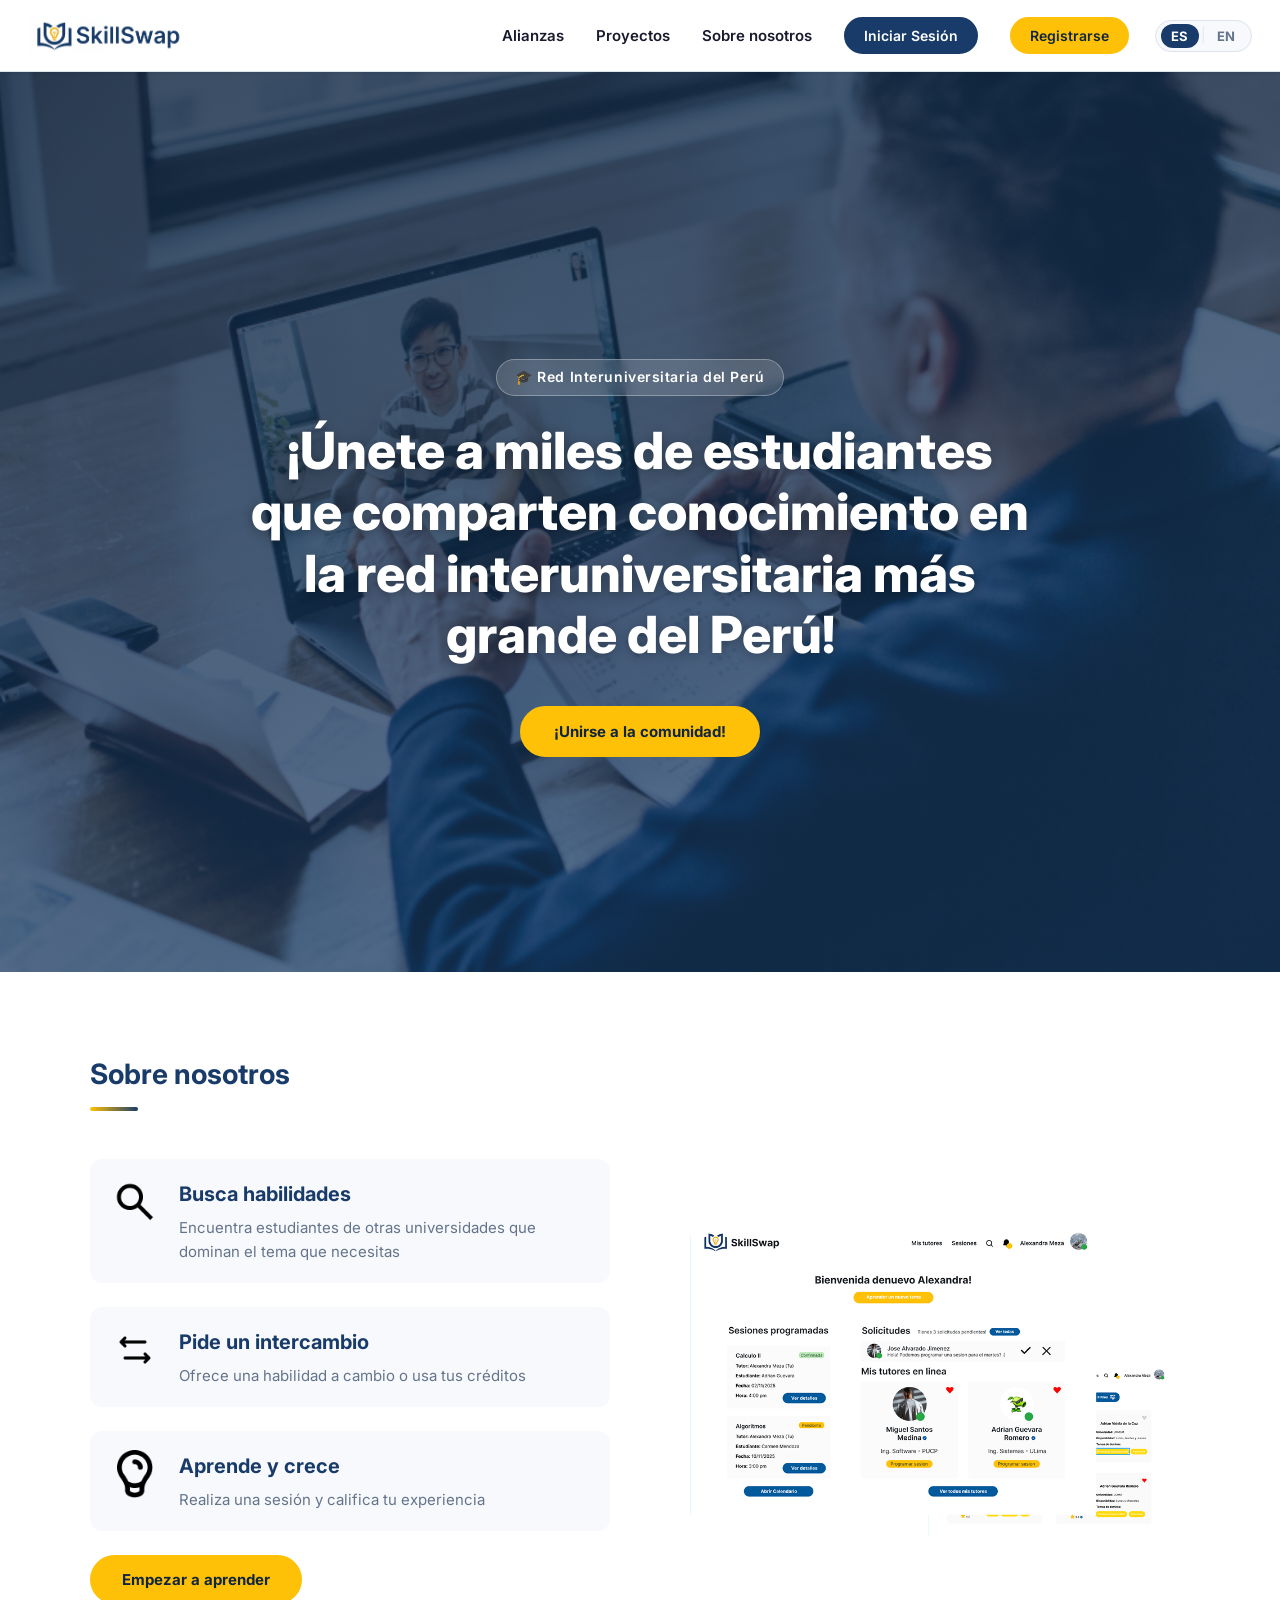
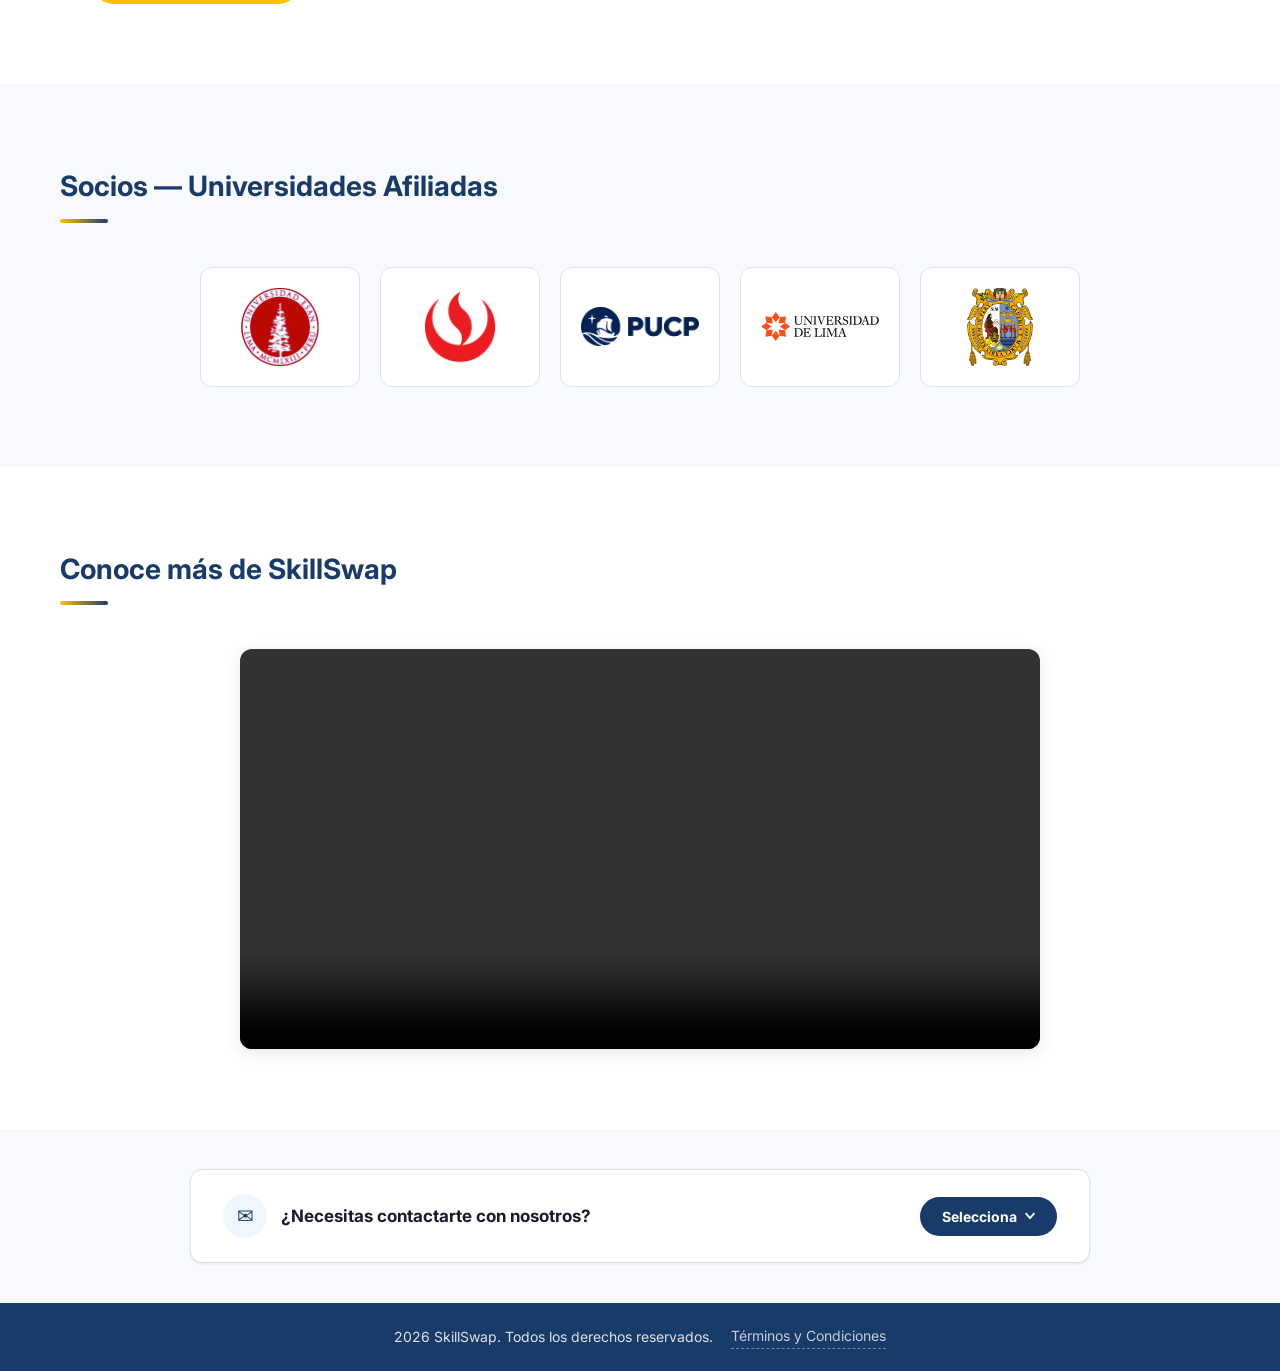
==== commit 417958fa: "se agrega el cambio de idioma en el landing page" ====
--- a/index.html
+++ b/index.html
@@ -1,181 +1,368 @@
 <!DOCTYPE html>
-<html lang="en">
+<html lang="es">
   <head>
     <meta charset="UTF-8" />
     <meta name="viewport" content="width=device-width, initial-scale=1.0" />
- <link rel="stylesheet" href="public/assets/styles/index-styles.css" />
+
+    <!-- ── SEO Meta Tags ── -->
+    <meta name="description" content="Conecta con estudiantes universitarios verificados para recibir tutorías en línea." />
+
+    <!-- ── SEO Bilingüe: hreflang (US35) ── -->
+    <!--
+      Estas etiquetas le dicen a Google qué versión de idioma mostrar según la región.
+      Cuando el usuario esté en español, el <head> se estructura así:
+      lang="es" + hreflang="es/en/x-default" apuntando a la misma URL
+      (una SPA no tiene rutas distintas, así que href apunta al mismo index.html)
+    -->
+    <link rel="alternate" hreflang="es" href="index.html" />
+    <link rel="alternate" hreflang="en" href="index.html" />
+    <link rel="alternate" hreflang="x-default" href="index.html" />
+
+    <link rel="stylesheet" href="public/assets/styles/index-styles.css" />
     <link rel="icon" href="favicon.ico" type="image/x-icon" />
-    <title>SkillSwap</title>
+    <title>SkillSwap | La Red Interuniversitaria Más Grande del Perú</title>
   </head>
   <body>
+
+    <!-- ═══════════════════════════════════════ NAV ═══════════════════════════════════════ -->
     <nav class="barra-navegacion">
+
       <!-- Botón menú hamburguesa -->
-      <div class="menu-hamburguesa" id="btn-menu">
-          <span></span>
-          <span></span>
-          <span></span>
-      </div>
-
+      <div class="menu-hamburguesa" id="btn-menu" aria-label="Abrir menú" role="button" tabindex="0">
+        <span></span>
+        <span></span>
+        <span></span>
+      </div>
+
+      <!-- Logo -->
       <div class="logo">
         <a href="index.html">
-          <img
-          src="public/assets/images/SkillSwap_logo.png"
-          alt="Logo de la aplicacion SkillSwap"
-        />
+          <img src="public/assets/images/SkillSwap_logo.png" alt="Logo SkillSwap" />
         </a>
-        
-      </div>
+      </div>
+
+      <!-- Menú principal -->
       <div class="menu-horizontal">
         <ul class="menu-horizontal-opciones">
 
+          <li><a href="sitios/alianzas.html"   data-i18n="nav-alianzas">Alianzas</a></li>
+          <li><a href="sitios/proyectos.html"  data-i18n="nav-proyectos">Proyectos</a></li>
+          <li><a href="sitios/index-sobre-nosotros.html" data-i18n="nav-sobre-nosotros">Sobre nosotros</a></li>
+
           <li>
-            <a href="sitios/alianzas.html">Alianzas</a>
+            <a href="sitios/index-login.html">
+              <button class="btn-iniciarsesion" data-i18n="nav-login">Iniciar Sesión</button>
+            </a>
           </li>
-
           <li>
-            <a href="sitios/proyectos.html">Proyectos</a>
+            <a href="sitios/index-registrarse.html">
+              <button class="btn-registrase" data-i18n="nav-register">Registrarse</button>
+            </a>
           </li>
 
-          
-          <li>
-            <a href="sitios/index-sobre-nosotros.html">Sobre nosotros</a>
-
+          <!-- ── Selector de Idioma (US35) ── -->
+          <li class="lang-switcher-item">
+            <div class="lang-switcher" role="group" aria-label="Seleccionar idioma">
+              <button class="lang-btn active" data-lang="es" onclick="applyLanguage('es')" aria-label="Español">ES</button>
+              <span class="lang-divider">|</span>
+              <button class="lang-btn"        data-lang="en" onclick="applyLanguage('en')" aria-label="English">EN</button>
+            </div>
           </li>
 
-
-
-            <li>
-              <a href="sitios/index-login.html">
-              <button class="btn-iniciarsesion">Iniciar Sesion</button>
-              </a>
-            </li>
-            <li>
-              <a href="sitios/index-registrarse.html">
-              <button class="btn-registrase">Registrarse</button>
-              </a>
-            </li>
         </ul>
       </div>
     </nav>
-    <!--seccion 1 -->
+
+    <!-- ═══════════════════════════════════════ SECCIÓN 1 — HERO ═══════════════════════════════════════ -->
     <section class="seccion-llamado-accion">
-      <h2 class="llamado-accion-texto">
+      <div class="hero-badge" data-i18n="hero-badge"> Red Interuniversitaria del Perú</div>
+      <h1 class="llamado-accion-texto" data-i18n="hero-title">
         ¡Únete a miles de estudiantes que comparten conocimiento en la red
         interuniversitaria más grande del Perú!
-      </h2>
-      <button class= "llamado-accion-boton" onclick="location.href='sitios/index-registrarse.html'">Unirse a la comunidad!</button>
-
-    </section>
-    <!--seccion 2-->
+      </h1>
+      <button class="llamado-accion-boton"
+              onclick="location.href='sitios/index-registrarse.html'"
+              data-i18n="hero-btn">
+        ¡Unirse a la comunidad!
+      </button>
+    </section>
+
+    <!-- ═══════════════════════════════════════ SECCIÓN 2 — SOBRE NOSOTROS ═══════════════════════════════════════ -->
     <section class="seccion-nosotros">
-    <div class="division-general-nosotros">
-          <div class="titulo-seccion">
-            <h1 class="nosotros-titulo">Sobre nosotros</h1>
+      <div class="division-general-nosotros">
+
+        <div class="titulo-seccion">
+          <h2 class="nosotros-titulo" data-i18n="about-title">Sobre nosotros</h2>
+          <div class="titulo-decorador"></div>
+        </div>
+
+        <div class="division-contenido-row">
+
+          <div class="division-nosotros-txt">
+
+            <div class="elementos-nosotros-txt">
+              <div class="ns-icono">
+                <img src="public/assets/images/imagen-lupa.png" alt="Lupa — buscar habilidades" />
+              </div>
+              <div class="ns-texto">
+                <h3 data-i18n="about-skill1-title">Busca habilidades</h3>
+                <p data-i18n="about-skill1-desc">Encuentra estudiantes de otras universidades que dominan el tema que necesitas</p>
+              </div>
+            </div>
+
+            <div class="elementos-nosotros-txt">
+              <div class="ns-icono">
+                <img src="public/assets/images/imagen-intercambio.png" alt="Intercambio — dos flechas" />
+              </div>
+              <div class="ns-texto">
+                <h3 data-i18n="about-skill2-title">Pide un intercambio</h3>
+                <p data-i18n="about-skill2-desc">Ofrece una habilidad a cambio o usa tus créditos</p>
+              </div>
+            </div>
+
+            <div class="elementos-nosotros-txt">
+              <div class="ns-icono">
+                <img src="public/assets/images/imagen-foco.png" alt="Foco — aprender y crecer" />
+              </div>
+              <div class="ns-texto">
+                <h3 data-i18n="about-skill3-title">Aprende y crece</h3>
+                <p data-i18n="about-skill3-desc">Realiza una sesión y califica tu experiencia</p>
+              </div>
+            </div>
+
+            <button class="llamado-accion-boton2"
+                    onclick="location.href='sitios/index-login.html'"
+                    data-i18n="about-btn">
+              Empezar a aprender
+            </button>
           </div>
-        <div class="division-contenido-row">
-            <div class="division-nosotros-txt">
-              <div class="elementos-nosotros-txt">
-                    <div class="ns-icono">
-                        <img src="public/assets/images/imagen-lupa.png" alt="imagen de una lupa">
-                    </div>
-                    <div class="ns-texto">
-                        <h2>Busca habilidades</h2>
-                        <p>Encuentra estudiantes de otras universidades que dominan el tema que necesitas</p> 
-                    </div>  
-              </div>
-              <div class="elementos-nosotros-txt">
-                      <div class="ns-icono">
-                          <img src="public/assets/images/imagen-intercambio.png" alt="imagen de dos flechas en sentido contrario">
-                      </div>
-                      <div class="ns-texto">
-                          <h2>Pide un intercambio</h2>
-                          <p> Ofrece una habilidad a cambio o usa tus créditos</p>
-                      </div>
-              </div>
-              <div class="elementos-nosotros-txt">
-                <div class="ns-icono">
-                          <img src="public/assets/images/imagen-foco.png" alt="imagen de un foco">
-                      </div>
-                      <div class="ns-texto">
-                        <h2>Aprende y crece</h2>
-                        <p>Realiza una sesión y califica tu experiencia</p> 
-                      </div>
-              </div>
-              <button class="llamado-accion-boton2" onclick="location.href='sitios/index-login.html'">Empezar a aprender</button>
-            </div>
-            <div class="division-nosotros-ima">
-              <img src="public/assets/images/imagen-derecha-seccion.png" alt="Imagen referencial de las pantallas en la plataforma">
-           
-            </div>
-        </div>
-    </div>
-    </section>
-    <!--seccion 3-->
+
+          <div class="division-nosotros-ima">
+            <img src="public/assets/images/imagen-derecha-seccion.png"
+                 alt="Pantallas de la plataforma SkillSwap" />
+          </div>
+
+        </div>
+      </div>
+    </section>
+
+    <!-- ═══════════════════════════════════════ SECCIÓN 3 — SOCIOS ═══════════════════════════════════════ -->
     <section class="seccion-socios">
-      <div class="division-general-socios"></div>
-        <div class="socios-titulo">
-            <h1>Socios-Universidades Afiliadas</h1>
-        </div>
-        <div class="socios-logos">
-          <div class="socios-logos-row">
-            <a href="https://www.esan.edu.pe" target="_blank"><div class="socio-logo"><img src="public/assets/images/esan_logo2.png" alt="logo de la ESAN"></div></a>
-            <a href="https://www.upc.edu.pe" target="_blank"><div class="socio-logo"><img src="public/assets/images/upc_logo.png" alt="logo de la UPC"></div></a>
-            <a href="https://www.pucp.edu.pe" target="_blank"><div class="socio-logo"><img src="public/assets/images/pucp_logo.png" alt="logo de la PUCP"></div></a>
-            <a href="https://www.ulima.edu.pe" target="_blank"><div class="socio-logo"><img src="public/assets/images/u_lima_logo.svg" alt="logo de la ULIMA"></div></a>
-            <a href="https://www.unmsm.edu.pe" target="_blank"><div class="socio-logo"><img src="public/assets/images/unmsm_logo.png" alt="logo de la UNMSM"></div></a>
-          </div>
-        </div>
-    </section>
-
-    <!-- seccion about the product -->
+      <div class="titulo-seccion">
+        <h2 class="socios-titulo-h" data-i18n="partners-title">Socios — Universidades Afiliadas</h2>
+        <div class="titulo-decorador"></div>
+      </div>
+      <div class="socios-logos">
+        <div class="socios-logos-row">
+          <a href="https://www.esan.edu.pe"  target="_blank" rel="noopener"><div class="socio-logo"><img src="public/assets/images/esan_logo2.png"  alt="ESAN"></div></a>
+          <a href="https://www.upc.edu.pe"   target="_blank" rel="noopener"><div class="socio-logo"><img src="public/assets/images/upc_logo.png"    alt="UPC"></div></a>
+          <a href="https://www.pucp.edu.pe"  target="_blank" rel="noopener"><div class="socio-logo"><img src="public/assets/images/pucp_logo.png"   alt="PUCP"></div></a>
+          <a href="https://www.ulima.edu.pe" target="_blank" rel="noopener"><div class="socio-logo"><img src="public/assets/images/u_lima_logo.svg" alt="ULIMA"></div></a>
+          <a href="https://www.unmsm.edu.pe" target="_blank" rel="noopener"><div class="socio-logo"><img src="public/assets/images/unmsm_logo.png"  alt="UNMSM"></div></a>
+        </div>
+      </div>
+    </section>
+
+    <!-- ═══════════════════════════════════════ SECCIÓN 4 — VIDEO ═══════════════════════════════════════ -->
     <section class="seccion-atp">
-      <div class="atp-titulo">
-        <h1>Conoce más de SkillSwap</h1>
+      <div class="titulo-seccion">
+        <h2 class="atp-titulo-h" data-i18n="atp-title">Conoce más de SkillSwap</h2>
+        <div class="titulo-decorador"></div>
       </div>
       <div class="div-video-atp">
         <video src="public/assets/videos/video-atp.mp4" controls></video>
       </div>
     </section>
 
-    <!--seccion NOSOTROS-->
+    <!-- ═══════════════════════════════════════ SECCIÓN 5 — CONTACTO ═══════════════════════════════════════ -->
     <section class="contact-section">
-  <div class="contact-bar">
-    <h3>¿Necesitas contactarte con nosotros?</h3>
-
-    <div class="dropdown-container">
-      
-      <button class="contact-button">
-        Selecciona 
-        <svg width="10" height="15" viewBox="0 0 38 27" fill="none" xmlns="http://www.w3.org/2000/svg">
-<path fill-rule="evenodd" clip-rule="evenodd" d="M4.75 0L19 16.2L33.25 0L38 5.4L19 27L0 5.4L4.75 0Z" fill="black"/>
-</svg>
-
-      </button>
-
-      <div class="dropdown-menu">
-        <a href="sitios/alianzas.html">Alianzas</a>
-        <a href="sitios/proyectos.html">Proyectos</a>
-      </div>
-
-    </div>
-  </div>
-</section>
-
-    <!--seccion footer-->
+      <div class="contact-bar">
+        <div class="contact-bar-info">
+          <div class="contact-icon">✉</div>
+          <h3 data-i18n="contact-title">¿Necesitas contactarte con nosotros?</h3>
+        </div>
+        <div class="dropdown-container">
+          <button class="contact-button">
+            <span data-i18n="contact-btn">Selecciona</span>
+            <svg width="10" height="10" viewBox="0 0 38 27" fill="none" xmlns="http://www.w3.org/2000/svg">
+              <path fill-rule="evenodd" clip-rule="evenodd" d="M4.75 0L19 16.2L33.25 0L38 5.4L19 27L0 5.4L4.75 0Z" fill="currentColor"/>
+            </svg>
+          </button>
+          <div class="dropdown-menu">
+            <a href="sitios/alianzas.html" data-i18n="contact-alianzas">Alianzas</a>
+            <a href="sitios/proyectos.html" data-i18n="contact-proyectos">Proyectos</a>
+          </div>
+        </div>
+      </div>
+    </section>
+
+    <!-- ═══════════════════════════════════════ FOOTER ═══════════════════════════════════════ -->
     <footer>
       <div class="seccion-footer">
-        <p>2026 SkillSwap. Todos los derechos reservados. <a href="public/archivos/TerminosCondiciones.pdf" class="terminos-condiciones">Terminos y Condiciones</a> </p>
+        <p>
+          <span data-i18n="footer-text">2026 SkillSwap. Todos los derechos reservados.</span>
+          <a href="public/archivos/TerminosCondiciones.pdf" class="terminos-condiciones" data-i18n="footer-terms">
+            Términos y Condiciones
+          </a>
+        </p>
       </div>
     </footer>
-    <!--script menu hamburguesa-->
-  <script>
+
+    <!-- ═══════════════════════════════════════ SCRIPTS ═══════════════════════════════════════ -->
+
+    <!-- Script menú hamburguesa -->
+    <script>
       const btnMenu = document.getElementById('btn-menu');
       const menu = document.querySelector('.barra-navegacion .menu-horizontal');
 
       btnMenu.addEventListener('click', () => {
-      menu.classList.toggle('activo');
-  });
-  </script>
+        menu.classList.toggle('activo');
+      });
+    </script>
+
+    <!-- ── Script i18n — US35 ── -->
+    <script>
+      /* ────────────────────────────────────────────────
+         Diccionario de traducciones
+         Añade aquí cualquier nueva clave data-i18n
+      ──────────────────────────────────────────────── */
+      const translations = {
+        es: {
+          /* Página */
+          "page-title":       "SkillSwap | La Red Interuniversitaria Más Grande del Perú",
+          "meta-description": "Conecta con estudiantes universitarios verificados para recibir tutorías en línea.",
+
+          /* Navbar */
+          "nav-alianzas":       "Alianzas",
+          "nav-proyectos":      "Proyectos",
+          "nav-sobre-nosotros": "Sobre nosotros",
+          "nav-login":          "Iniciar Sesión",
+          "nav-register":       "Registrarse",
+
+          /* Hero */
+          "hero-badge": "🎓 Red Interuniversitaria del Perú",
+          "hero-title": "¡Únete a miles de estudiantes que comparten conocimiento en la red interuniversitaria más grande del Perú!",
+          "hero-btn":   "¡Unirse a la comunidad!",
+
+          /* Sobre nosotros */
+          "about-title":       "Sobre nosotros",
+          "about-skill1-title": "Busca habilidades",
+          "about-skill1-desc":  "Encuentra estudiantes de otras universidades que dominan el tema que necesitas",
+          "about-skill2-title": "Pide un intercambio",
+          "about-skill2-desc":  "Ofrece una habilidad a cambio o usa tus créditos",
+          "about-skill3-title": "Aprende y crece",
+          "about-skill3-desc":  "Realiza una sesión y califica tu experiencia",
+          "about-btn":          "Empezar a aprender",
+
+          /* Socios */
+          "partners-title": "Socios — Universidades Afiliadas",
+
+          /* Video */
+          "atp-title": "Conoce más de SkillSwap",
+
+          /* Contacto */
+          "contact-title":     "¿Necesitas contactarte con nosotros?",
+          "contact-btn":       "Selecciona",
+          "contact-alianzas":  "Alianzas",
+          "contact-proyectos": "Proyectos",
+
+          /* Footer */
+          "footer-text":  "2026 SkillSwap. Todos los derechos reservados.",
+          "footer-terms": "Términos y Condiciones",
+        },
+
+        en: {
+          /* Page */
+          "page-title":       "SkillSwap | Peru's Largest Inter-University Network",
+          "meta-description": "Connect with verified university students for online tutoring sessions.",
+
+          /* Navbar */
+          "nav-alianzas":       "Alliances",
+          "nav-proyectos":      "Projects",
+          "nav-sobre-nosotros": "About us",
+          "nav-login":          "Log In",
+          "nav-register":       "Sign Up",
+
+          /* Hero */
+          "hero-badge": "🎓 Peru's Inter-University Network",
+          "hero-title": "Join thousands of students sharing knowledge in Peru's largest inter-university network!",
+          "hero-btn":   "Join the community!",
+
+          /* About */
+          "about-title":        "About us",
+          "about-skill1-title": "Search for skills",
+          "about-skill1-desc":  "Find students from other universities who master the topic you need",
+          "about-skill2-title": "Request an exchange",
+          "about-skill2-desc":  "Offer a skill in return or use your credits",
+          "about-skill3-title": "Learn and grow",
+          "about-skill3-desc":  "Complete a session and rate your experience",
+          "about-btn":          "Start learning",
+
+          /* Partners */
+          "partners-title": "Partners — Affiliated Universities",
+
+          /* Video */
+          "atp-title": "Learn more about SkillSwap",
+
+          /* Contact */
+          "contact-title":     "Need to get in touch with us?",
+          "contact-btn":       "Select",
+          "contact-alianzas":  "Alliances",
+          "contact-proyectos": "Projects",
+
+          /* Footer */
+          "footer-text":  "2026 SkillSwap. All rights reserved.",
+          "footer-terms": "Terms and Conditions",
+        }
+      };
+
+      /* ────────────────────────────────────────────────
+         Función principal: aplica el idioma elegido
+         - Actualiza html[lang]                 → SEO
+         - Actualiza <title>                    → SEO
+         - Actualiza <meta name="description">  → SEO
+         - Actualiza todos los [data-i18n]      → UI
+         - Actualiza botones activos            → UI
+         - Guarda en localStorage               → Persistencia
+      ──────────────────────────────────────────────── */
+      function applyLanguage(lang) {
+        if (!translations[lang]) return;
+        const t = translations[lang];
+
+        /* 1. Atributo lang del HTML (SEO bilingüe) */
+        document.documentElement.lang = lang;
+
+        /* 2. <title> */
+        document.title = t["page-title"];
+
+        /* 3. Meta description */
+        const metaDesc = document.querySelector('meta[name="description"]');
+        if (metaDesc) metaDesc.setAttribute('content', t["meta-description"]);
+
+        /* 4. Todos los elementos con data-i18n */
+        document.querySelectorAll('[data-i18n]').forEach(el => {
+          const key = el.getAttribute('data-i18n');
+          if (t[key] !== undefined) el.textContent = t[key];
+        });
+
+        /* 5. Estado visual del selector de idioma */
+        document.querySelectorAll('.lang-btn').forEach(btn => {
+          btn.classList.toggle('active', btn.dataset.lang === lang);
+        });
+
+        /* 6. Persistencia en LocalStorage (Escenario 2) */
+        localStorage.setItem('skillswap-lang', lang);
+      }
+
+      /* ────────────────────────────────────────────────
+         Inicialización al cargar la página
+         Lee la preferencia guardada o usa 'es' por defecto
+      ──────────────────────────────────────────────── */
+      (function init() {
+        const savedLang = localStorage.getItem('skillswap-lang') || 'es';
+        applyLanguage(savedLang);
+      })();
+    </script>
 
   </body>
 </html>
--- a/public/assets/styles/index-styles.css
+++ b/public/assets/styles/index-styles.css
@@ -1,163 +1,676 @@
 @import url("https://fonts.googleapis.com/css2?family=Inter:ital,opsz,wght@0,14..32,100..900;1,14..32,100..900&display=swap");
 
+/* ═══════════════════════════════════════════════════════════════
+   RESET & BASE
+═══════════════════════════════════════════════════════════════ */
 * {
   margin: 0;
   padding: 0;
-  box-sizing: border-box; /* ayuda a que los tamaños sean más predecibles */
+  box-sizing: border-box;
   font-family: "Inter", sans-serif;
 }
 
-:root
-{
-    /*Variables de color*/
-    --background-color: #f7f9fc;
-    --primary-color: #193b69;
-    --secondary-color: #FFC107;
-    --border-color: #ccc;
-    --white-color: #ffffff;
-
-    /*Variables de color de texto*/
-    --button-text-color: #ffff;
-    --placeholder-text-color: #f4f4f4;
-    --text-color: #000000;
-
-    /*Variables de tamanio del nav y foot*/
-    --nav-bar-height: 75px;
-    --footer-height: 58px;
-
-    /*Variables de texto (Tamaño, Peso y Interlineado)*/
-    --h1-font-size: 32px;
-    --h1-font-weight: bold;
-
-    --h2-font-size: 24px;
-    --h2-font-weight: 600;
-
-    --h3-font-size: 20px;
-    --h3-font-weight: 600;
-
-    --base-font-size: 16px;
-    --base-font-weight: 400;
-
-    --label-font-size: 14px;
-    --label-font-weight: 500;
-
-    --line-height: 1.5;
-}
-
-body 
-{
-    background-color: var(--background-color); /* Un fondo gris muy claro */
-    margin-top: var(--nav-bar-height); /* Espacio para la barra de navegación fija */
-}
-
-.menu-hamburguesa {
-    display: none;
-    flex-direction: column;
-    gap: 6px;
-    cursor: pointer;
-}
-
-.menu-hamburguesa span {
-  width: 30px;
-  height: 3px;
-  background-color: #000;
-  transition: 0.3s;
-}
-
-
-.barra-navegacion
-{
-  display: flex;
-  background-color: var(--white-color);
-  margin: 0;
+/* ═══════════════════════════════════════════════════════════════
+   VARIABLES DE DISEÑO
+═══════════════════════════════════════════════════════════════ */
+:root {
+  /* Colores principales */
+  --primary-color:     #193b69;
+  --primary-dark:      #0f2540;
+  --primary-light:     #1e4d8a;
+  --secondary-color:   #FFC107;
+  --secondary-dark:    #e6a800;
+  --background-color:  #f7f9fc;
+  --surface-color:     #ffffff;
+  --border-color:      #dce3ec;
+  --white-color:       #ffffff;
+
+  /* Colores de texto */
+  --text-color:        #1a1a2e;
+  --text-muted:        #64748b;
+  --button-text-color: #ffffff;
+
+  /* Dimensiones del layout */
+  --nav-bar-height:    72px;
+  --footer-height:     60px;
+  --section-padding:   80px;
+  --section-gap:       60px;
+
+  /* Tipografía */
+  --h1-font-size:   36px;
+  --h2-font-size:   28px;
+  --h3-font-size:   20px;
+  --base-font-size: 16px;
+  --label-font-size:14px;
+  --line-height:    1.6;
+
+  /* Bordes y sombras */
+  --radius-sm:  6px;
+  --radius-md:  12px;
+  --radius-lg:  24px;
+  --radius-xl:  999px;
+  --shadow-sm:  0 1px 3px rgba(0,0,0,0.08);
+  --shadow-md:  0 4px 16px rgba(0,0,0,0.10);
+  --shadow-lg:  0 8px 32px rgba(0,0,0,0.12);
+
+  /* Transiciones */
+  --transition: 0.25s ease;
+}
+
+/* ═══════════════════════════════════════════════════════════════
+   BODY
+═══════════════════════════════════════════════════════════════ */
+body {
+  background-color: var(--background-color);
+  margin-top: var(--nav-bar-height);
+  color: var(--text-color);
+  line-height: var(--line-height);
+}
+
+/* ═══════════════════════════════════════════════════════════════
+   BARRA DE NAVEGACIÓN
+═══════════════════════════════════════════════════════════════ */
+.barra-navegacion {
+  display: flex;
+  background-color: var(--surface-color);
   justify-content: space-between;
   align-items: center;
-  padding: 0px 20px;
-  height: 75px;
+  padding: 0 28px;
+  height: var(--nav-bar-height);
   width: 100%;
   position: fixed;
-  border-bottom: 1px solid var(--background-color);
   top: 0;
   left: 0;
   z-index: 1000;
-}
-
-.menu-horizontal-opciones 
-{
+  border-bottom: 1px solid var(--border-color);
+  box-shadow: var(--shadow-sm);
+}
+
+/* Logo */
+.logo {
+  display: flex;
+  align-items: center;
+  flex-shrink: 0;
+}
+
+.logo img {
+  width: 160px;
+  max-width: 160px;
+  display: block;
+}
+
+/* Menú horizontal */
+.menu-horizontal-opciones {
   list-style: none;
-  text-decoration: none;
-  display: flex;
-  justify-content: space-around;
-  color: var(--text-color);
-  width: 100%;
+  display: flex;
+  align-items: center;
+  gap: 4px;
   padding: 0;
-  align-items: center;
-  gap: 20px;
 }
 
 .menu-horizontal-opciones li a {
-  list-style: none;
   text-decoration: none;
   display: block;
   color: var(--text-color);
-  padding: 10px 20px;
+  padding: 8px 14px;
   font-weight: 600;
-  font-size: 16px;
-}
+  font-size: 15px;
+  border-radius: var(--radius-sm);
+  transition: color var(--transition), background-color var(--transition);
+}
+
 .menu-horizontal-opciones li a:hover {
-  color: #193b69;
-}
-
+  color: var(--primary-color);
+  background-color: #f0f5ff;
+}
+
+/* Botones navbar */
 .btn-iniciarsesion {
-  border-radius: 50px;
-  padding: 6px 14px;
+  border-radius: var(--radius-xl);
+  padding: 8px 18px;
   font-size: 14px;
-  background-color: #005a9c;
+  font-weight: 600;
+  background-color: var(--primary-color);
   color: var(--button-text-color);
+  border: 2px solid var(--primary-color);
+  cursor: pointer;
+  transition: transform var(--transition), background-color var(--transition), box-shadow var(--transition);
+}
+
+.btn-iniciarsesion:hover {
+  background-color: var(--primary-dark);
+  transform: translateY(-1px);
+  box-shadow: 0 4px 14px rgba(25, 59, 105, 0.35);
+}
+
+.btn-registrase {
+  border-radius: var(--radius-xl);
+  padding: 8px 18px;
+  font-size: 14px;
+  font-weight: 600;
+  background-color: var(--secondary-color);
+  color: var(--primary-dark);
+  border: 2px solid var(--secondary-color);
+  cursor: pointer;
+  transition: transform var(--transition), background-color var(--transition), box-shadow var(--transition);
+}
+
+.btn-registrase:hover {
+  background-color: var(--secondary-dark);
+  transform: translateY(-1px);
+  box-shadow: 0 4px 14px rgba(255, 193, 7, 0.45);
+}
+
+/* ─────────────────────────────────────────
+   SELECTOR DE IDIOMA — US35
+   Pill con dos botones ES | EN
+───────────────────────────────────────── */
+.lang-switcher-item {
+  margin-left: 8px;
+}
+
+.lang-switcher {
+  display: flex;
+  align-items: center;
+  gap: 2px;
+  background-color: var(--background-color);
+  border: 1px solid var(--border-color);
+  border-radius: var(--radius-xl);
+  padding: 3px 5px;
+}
+
+.lang-btn {
   border: none;
+  background: transparent;
+  font-size: 13px;
+  font-weight: 700;
+  color: var(--text-muted);
+  padding: 4px 10px;
+  border-radius: var(--radius-xl);
   cursor: pointer;
-}
-
-.btn-registrase 
-{
-  border-radius: 50px;
-  padding: 6px 10px;
+  transition: background-color var(--transition), color var(--transition);
+  letter-spacing: 0.04em;
+}
+
+.lang-btn.active {
+  background-color: var(--primary-color);
+  color: var(--white-color);
+}
+
+.lang-btn:not(.active):hover {
+  background-color: #e8edf5;
+  color: var(--primary-color);
+}
+
+.lang-divider {
+  color: var(--border-color);
   font-size: 14px;
+  font-weight: 300;
+  user-select: none;
+}
+
+/* Hamburguesa */
+.menu-hamburguesa {
+  display: none;
+  flex-direction: column;
+  gap: 6px;
+  cursor: pointer;
+  padding: 8px;
+  border-radius: var(--radius-sm);
+}
+
+.menu-hamburguesa span {
+  width: 26px;
+  height: 2.5px;
+  background-color: var(--primary-color);
+  border-radius: 2px;
+  transition: 0.3s;
+  display: block;
+}
+
+/* ═══════════════════════════════════════════════════════════════
+   TÍTULO DE SECCIÓN (compartido)
+═══════════════════════════════════════════════════════════════ */
+.titulo-seccion {
+  display: flex;
+  flex-direction: column;
+  align-items: flex-start;
+  gap: 10px;
+  margin-bottom: 12px;
+}
+
+.nosotros-titulo,
+.socios-titulo-h,
+.atp-titulo-h {
+  font-size: var(--h2-font-size);
+  font-weight: 700;
+  color: var(--primary-color);
+}
+
+/* Línea decorativa debajo del título */
+.titulo-decorador {
+  width: 48px;
+  height: 4px;
+  border-radius: 2px;
+  background: linear-gradient(90deg, var(--secondary-color), var(--primary-color));
+}
+
+/* ═══════════════════════════════════════════════════════════════
+   SECCIÓN 1 — HERO
+═══════════════════════════════════════════════════════════════ */
+.seccion-llamado-accion {
+  padding-top: var(--nav-bar-height);
+  background: linear-gradient(
+      160deg,
+      rgba(15, 37, 64, 0.82) 0%,
+      rgba(25, 59, 105, 0.65) 100%
+    ),
+    url(../images/imagen_banner.png) center / cover no-repeat;
+  min-height: 100vh;
+  display: flex;
+  flex-direction: column;
+  justify-content: center;
+  align-items: center;
+  gap: 16px;
+  text-align: center;
+  padding-left: 24px;
+  padding-right: 24px;
+}
+
+/* Badge sobre el título */
+.hero-badge {
+  display: inline-block;
+  background: rgba(255, 255, 255, 0.15);
+  backdrop-filter: blur(6px);
+  color: var(--white-color);
+  border: 1px solid rgba(255, 255, 255, 0.3);
+  border-radius: var(--radius-xl);
+  font-size: 14px;
+  font-weight: 600;
+  padding: 6px 18px;
+  letter-spacing: 0.04em;
+  margin-bottom: 8px;
+}
+
+.llamado-accion-texto {
+  color: var(--white-color);
+  font-size: clamp(28px, 4vw, 52px);
+  font-weight: 800;
+  line-height: 1.2;
+  max-width: 800px;
+  text-shadow: 0 2px 12px rgba(0, 0, 0, 0.3);
+}
+
+.llamado-accion-boton {
+  margin-top: 24px;
+  display: inline-block;
+  font-family: inherit;
+  color: var(--primary-dark);
+  font-weight: 700;
+  font-size: 15px;
+  padding: 14px 32px;
+  border-radius: var(--radius-xl);
   background-color: var(--secondary-color);
-  color: var(--button-text-color);
+  border: 2px solid var(--secondary-color);
+  cursor: pointer;
+  text-decoration: none;
+  transition: transform var(--transition), box-shadow var(--transition), background-color var(--transition);
+}
+
+.llamado-accion-boton:hover {
+  background-color: var(--secondary-dark);
+  transform: translateY(-2px);
+  box-shadow: 0 8px 24px rgba(255, 193, 7, 0.45);
+}
+
+/* ═══════════════════════════════════════════════════════════════
+   SECCIÓN 2 — SOBRE NOSOTROS
+═══════════════════════════════════════════════════════════════ */
+.seccion-nosotros {
+  padding: var(--section-padding) 60px;
+  display: flex;
+  flex-direction: column;
+  align-items: center;
+  background-color: var(--surface-color);
+}
+
+.division-general-nosotros {
+  display: flex;
+  flex-direction: column;
+  gap: 36px;
+  width: 100%;
+  max-width: 1100px;
+}
+
+.division-contenido-row {
+  display: flex;
+  flex-direction: row;
+  gap: 60px;
+  justify-content: center;
+  align-items: center;
+  width: 100%;
+}
+
+.division-nosotros-txt {
+  display: flex;
+  flex-direction: column;
+  justify-content: center;
+  gap: 24px;
+  flex: 1;
+}
+
+.elementos-nosotros-txt {
+  display: flex;
+  flex-direction: row;
+  align-items: flex-start;
+  gap: 20px;
+  padding: 18px 20px;
+  border-radius: var(--radius-md);
+  background-color: var(--background-color);
+  border: 1px solid transparent;
+  transition: transform var(--transition), box-shadow var(--transition), border-color var(--transition);
+}
+
+.elementos-nosotros-txt:hover {
+  transform: translateY(-4px);
+  box-shadow: var(--shadow-md);
+  border-color: var(--border-color);
+}
+
+.ns-icono img {
+  width: 48px;
+  height: 48px;
+  object-fit: contain;
+  flex-shrink: 0;
+}
+
+.ns-texto h3 {
+  font-size: var(--h3-font-size);
+  font-weight: 700;
+  color: var(--primary-color);
+  margin-bottom: 6px;
+}
+
+.ns-texto p {
+  font-size: 15px;
+  color: var(--text-muted);
+  line-height: 1.6;
+}
+
+.llamado-accion-boton2 {
+  align-self: flex-start;
+  font-family: inherit;
+  color: var(--primary-dark);
+  font-weight: 700;
+  font-size: 15px;
+  padding: 13px 30px;
+  border-radius: var(--radius-xl);
+  background-color: var(--secondary-color);
+  border: 2px solid var(--secondary-color);
+  cursor: pointer;
+  transition: transform var(--transition), box-shadow var(--transition), background-color var(--transition);
+}
+
+.llamado-accion-boton2:hover {
+  background-color: var(--secondary-dark);
+  transform: translateY(-2px);
+  box-shadow: 0 6px 20px rgba(255, 193, 7, 0.4);
+}
+
+.division-nosotros-ima {
+  flex: 1;
+  display: flex;
+  justify-content: center;
+  align-items: center;
+}
+
+.division-nosotros-ima img {
+  width: 100%;
+  max-width: 480px;
+  border-radius: var(--radius-md);
+  transition: transform var(--transition);
+}
+
+.division-nosotros-ima img:hover {
+  transform: scale(1.02);
+}
+
+/* ═══════════════════════════════════════════════════════════════
+   SECCIÓN 3 — SOCIOS
+═══════════════════════════════════════════════════════════════ */
+.seccion-socios {
+  padding: var(--section-padding) 60px;
+  display: flex;
+  flex-direction: column;
+  background-color: var(--background-color);
+}
+
+.socios-logos {
+  padding: 32px 0 0;
+  width: 100%;
+}
+
+.socios-logos-row {
+  display: flex;
+  flex-wrap: wrap;
+  justify-content: center;
+  gap: 20px;
+}
+
+.socio-logo {
+  width: 160px;
+  height: 120px;
+  display: flex;
+  align-items: center;
+  justify-content: center;
+  padding: 20px;
+  border-radius: var(--radius-md);
+  background-color: var(--surface-color);
+  border: 1px solid var(--border-color);
+  transition: transform var(--transition), box-shadow var(--transition);
+}
+
+.socio-logo img {
+  width: 100%;
+  height: 100%;
+  object-fit: contain;
+}
+
+.socio-logo:hover {
+  transform: translateY(-4px);
+  box-shadow: var(--shadow-md);
+  cursor: pointer;
+}
+
+/* ═══════════════════════════════════════════════════════════════
+   SECCIÓN 4 — VIDEO / ATP
+═══════════════════════════════════════════════════════════════ */
+.seccion-atp {
+  padding: var(--section-padding) 60px;
+  display: flex;
+  flex-direction: column;
+  background-color: var(--surface-color);
+}
+
+.div-video-atp {
+  display: flex;
+  justify-content: center;
+  padding-top: 32px;
+}
+
+.div-video-atp video {
+  width: 100%;
+  max-width: 800px;
+  border-radius: var(--radius-md);
+  box-shadow: var(--shadow-md);
+  transition: box-shadow var(--transition);
+}
+
+.div-video-atp video:hover {
+  box-shadow: var(--shadow-lg);
+}
+
+/* ═══════════════════════════════════════════════════════════════
+   SECCIÓN 5 — CONTACTO
+═══════════════════════════════════════════════════════════════ */
+.contact-section {
+  padding: 40px 24px;
+  background-color: var(--background-color);
+}
+
+.contact-bar {
+  display: flex;
+  justify-content: space-between;
+  align-items: center;
+  background-color: var(--surface-color);
+  border: 1px solid var(--border-color);
+  border-radius: var(--radius-md);
+  padding: 24px 32px;
+  max-width: 900px;
+  margin: 0 auto;
+  box-shadow: var(--shadow-sm);
+  gap: 20px;
+}
+
+.contact-bar-info {
+  display: flex;
+  align-items: center;
+  gap: 14px;
+}
+
+.contact-icon {
+  width: 44px;
+  height: 44px;
+  border-radius: 50%;
+  background-color: #eff6ff;
+  color: var(--primary-color);
+  display: flex;
+  align-items: center;
+  justify-content: center;
+  font-size: 20px;
+  flex-shrink: 0;
+}
+
+.contact-bar h3 {
+  margin: 0;
+  font-size: 17px;
+  font-weight: 700;
+  color: var(--text-color);
+}
+
+.contact-button {
+  background-color: var(--primary-color);
+  color: var(--white-color);
   border: none;
+  padding: 11px 22px;
+  font-size: 14px;
+  font-weight: 700;
   cursor: pointer;
-}
-
-.menu-vertical-lp {
-  list-style: none;
-  padding: 0;
+  border-radius: var(--radius-xl);
+  display: flex;
+  align-items: center;
+  gap: 8px;
+  transition: background-color var(--transition), transform var(--transition), box-shadow var(--transition);
+  white-space: nowrap;
+  flex-shrink: 0;
+}
+
+.contact-button:hover {
+  background-color: var(--primary-dark);
+  transform: translateY(-1px);
+  box-shadow: 0 4px 14px rgba(25, 59, 105, 0.35);
+}
+
+.dropdown-container {
+  position: relative;
+  display: inline-block;
+}
+
+.dropdown-container::after {
+  content: "";
   position: absolute;
+  top: 100%;
+  right: 0;
+  width: 100%;
+  height: 10px; /* espacio de seguridad */
+}
+
+.dropdown-menu {
   display: none;
-  width: 150px;
-  background-color: rgba(0, 0, 0, 0.5);
-}
-
-.menu-horizontal-opciones li:hover .menu-vertical-lp 
-{
+  position: absolute;
+  right: 0;
+  top: 100%;
+  margin-top: 8px;
+  background-color: var(--surface-color);
+  min-width: 180px;
+  border: 1px solid var(--border-color);
+  border-radius: var(--radius-md);
+  box-shadow: var(--shadow-md);
+  z-index: 10;
+  overflow: hidden;
+}
+
+.dropdown-menu a {
+  color: var(--text-color);
+  padding: 12px 18px;
+  text-decoration: none;
   display: block;
-}
-
-.menu-horizontal-opciones li:hover .menu-vertical-lp-conts 
-{
+  font-size: 14px;
+  font-weight: 500;
+  transition: background-color var(--transition);
+}
+
+.dropdown-menu a:hover {
+  background-color: var(--background-color);
+  color: var(--primary-color);
+}
+
+.dropdown-container:hover .dropdown-menu {
   display: block;
 }
 
-.menu-vertical-lp li a 
-{
-  padding: 15px 15px 15px 20px;
-  margin: 5px;
+/* ═══════════════════════════════════════════════════════════════
+   FOOTER
+═══════════════════════════════════════════════════════════════ */
+.seccion-footer {
+  background-color: var(--primary-color);
   color: var(--white-color);
-}
-.menu-vertical-lp li a:hover {
+  text-align: center;
+  padding: 22px 24px;
+}
+
+.seccion-footer p {
+  display: flex;
+  justify-content: center;
+  align-items: center;
+  flex-wrap: wrap;
+  gap: 6px 18px;
+  font-size: 14px;
+  color: rgba(255, 255, 255, 0.85);
+  margin: 0 auto;
+}
+
+.seccion-footer span {
+  color: rgba(255, 255, 255, 0.85);
+}
+
+.terminos-condiciones {
+  color: rgba(255, 255, 255, 0.75);
+  text-decoration: none;
+  font-size: 14px;
+  border-bottom: 1px dashed rgba(255, 255, 255, 0.4);
+  transition: color var(--transition), border-color var(--transition);
+}
+
+.terminos-condiciones:hover {
   color: var(--secondary-color);
-}
-
+  border-color: var(--secondary-color);
+}
+
+/* ═══════════════════════════════════════════════════════════════
+   SUBMENÚS VERTICALES (existentes, sin cambios)
+═══════════════════════════════════════════════════════════════ */
+.menu-vertical-lp,
 .menu-vertical-lp-conts {
   list-style: none;
   padding: 0;
@@ -167,6 +680,22 @@
   background-color: rgba(0, 0, 0, 0.5);
 }
 
+.menu-horizontal-opciones li:hover .menu-vertical-lp,
+.menu-horizontal-opciones li:hover .menu-vertical-lp-conts {
+  display: block;
+}
+
+.menu-vertical-lp li a {
+  padding: 15px 15px 15px 20px;
+  margin: 5px;
+  color: var(--white-color);
+}
+
+.menu-vertical-lp li a:hover,
+.menu-vertical-lp-conts li a:hover {
+  color: var(--secondary-color);
+}
+
 .menu-vertical-lp-conts li a {
   padding: 7px 15px 7px 7px;
   margin: 5px;
@@ -174,11 +703,6 @@
   display: flex;
   gap: 7px;
   align-items: center;
-  justify-content: left;
-}
-
-.menu-vertical-lp-conts li a:hover{
-  color: var(--secondary-color);
 }
 
 .conts-logos {
@@ -187,492 +711,150 @@
   max-height: 30px;
 }
 
-.logo {
-  padding-top: 5px;
-  align-items: center;
-}
-
-.logo img {
-  width: 100%;
-  max-width: 200px;
-}
-
-.seccion-llamado-accion {
-  padding-top: 75px;
-  background: linear-gradient(rgba(0, 0, 0, 0.4), rgba(0, 0, 0, 0.4)),
-    url(../images/imagen_banner.png);
-  background-size: cover;
-  height: 100vh;
-  display: flex;
-  flex-direction: column;
-  justify-content: center;
-  align-items: center;
-}
-
-.llamado-accion-texto 
-{
-  color: var(--white-color);
-  text-align: center;
-  font-size: 48px;
-  width: 80%;
-}
-
-.llamado-accion-boton {
-  margin: 30px auto 0px auto;
-  display: block;
-  font-family: inherit;
-  color: var(--button-text-color);
-  padding: 10px 20px;
-  border-radius: 999px;
-  font-size: 14px;
-  font-weight: 600;
-  background-color: var(--secondary-color);
-  border: 2px solid var(--secondary-color);
-  cursor: pointer;
-  text-decoration: none;
-}
-
-/* -----------Seccion 2 ------*/
-.seccion-nosotros {
-  margin: 50px;
-  height: 100%;
-  display: flex;
-  flex-direction: column;
-  align-items: center;
-}
-
-.division-general-nosotros {
-  display: flex;
-  flex-direction: column;
-  gap: 30px;
-  justify-content: center;
-}
-.division-contenido-row{
-  display: flex;
-  flex-direction: row; 
-  gap: 50px; 
-  justify-content: center;
-  width: 100%;
-}
-.division-nosotros-txt {
+/* ═══════════════════════════════════════════════════════════════
+   RESPONSIVE — TABLETS (≤ 1024px)
+═══════════════════════════════════════════════════════════════ */
+@media screen and (max-width: 1024px) {
+
+  .division-contenido-row {
+    flex-direction: column-reverse;
+    gap: 30px;
+    align-items: center;
+  }
+
+  .division-nosotros-ima img {
+    max-width: 520px;
+    width: 90%;
+  }
+
+  .llamado-accion-texto {
+    font-size: 32px;
+  }
+
+  .seccion-nosotros,
+  .seccion-socios,
+  .seccion-atp {
+    padding: 60px 32px;
+  }
+
+  .llamado-accion-boton2 {
+    align-self: center;
+  }
+}
+
+/* ═══════════════════════════════════════════════════════════════
+   RESPONSIVE — MÓVILES (≤ 768px)
+═══════════════════════════════════════════════════════════════ */
+@media screen and (max-width: 768px) {
+
+  /* Hamburguesa visible */
+  .menu-hamburguesa {
+    display: flex;
+  }
+
+  /* Menú lateral deslizante */
+  .menu-horizontal-opciones {
     display: flex;
     flex-direction: column;
+    align-items: flex-start;
+    gap: 4px;
+    padding: 24px 20px;
+    background-color: var(--surface-color);
+    position: fixed;
+    top: var(--nav-bar-height);
+    left: -100%;
+    width: 270px;
+    height: calc(100vh - var(--nav-bar-height));
+    transition: left 0.3s ease;
+    z-index: 999;
+    box-shadow: 4px 0 20px rgba(0,0,0,0.08);
+    border-right: 1px solid var(--border-color);
+    overflow-y: auto;
+  }
+
+  .menu-horizontal.activo .menu-horizontal-opciones {
+    left: 0;
+  }
+
+  .menu-horizontal-opciones li {
+    width: 100%;
+  }
+
+  .menu-horizontal-opciones li a {
+    padding: 12px 8px;
+    border-bottom: 1px solid var(--border-color);
+    border-radius: 0;
+    font-size: 15px;
+  }
+
+  .btn-iniciarsesion,
+  .btn-registrase {
+    width: 100%;
+    text-align: center;
+    margin-top: 4px;
+    display: block;
+  }
+
+  /* Selector de idioma en móvil */
+  .lang-switcher-item {
+    margin-left: 0;
+    margin-top: 8px;
+  }
+
+  .lang-switcher {
+    width: fit-content;
+  }
+
+  /* Hero */
+  .seccion-llamado-accion {
+    padding-left: 16px;
+    padding-right: 16px;
+  }
+
+  .llamado-accion-texto {
+    font-size: 26px;
+  }
+
+  /* Secciones */
+  .seccion-nosotros,
+  .seccion-socios,
+  .seccion-atp {
+    padding: 48px 20px;
+  }
+
+  .elementos-nosotros-txt {
+    flex-direction: column;
+    align-items: flex-start;
+  }
+
+  /* Contacto */
+  .contact-bar {
+    flex-direction: column;
+    align-items: flex-start;
+    gap: 16px;
+    padding: 20px;
+  }
+
+  .contact-button {
+    width: 100%;
     justify-content: center;
-    align-items: center;
-    gap: 30px;
-}
-
-.elementos-nosotros-txt{
-    display: flex; 
-    flex-direction: row; 
-    align-items: center; 
-    gap: 30px;
-    max-width: 90%;
-}
-.llamado-accion-boton2{
-
-  font-family: inherit;
-  color: var(--button-text-color);
-  padding: 10px 20px;
-  border-radius: 999px;
-  font-size: 14px;
-  font-weight: 600;
-  background-color: var(--secondary-color);
-  border: 2px solid var(--secondary-color);
-  cursor: pointer;
-  display: block;
-  margin: 0 auto;
-}
-.ns-icono img {
-    /* Define un tamaño fijo para todos los iconos */
-    width: 50px; 
-    height: auto;
-}
-
-.division-nosotros-ima  
-{
-    display: flex;
-    width: 90%;
-    justify-content: center;
-    align-content: center;
-}
-.division-nosotros-ima img 
-{
-  width: 100%;
-}
-
-/* Seccion 3 */
-.seccion-socios
-{
-    margin: 50px;
-  display: flex;
-  flex-direction: column;
-  align-items: flex-start;
-}
-
-.socios-logos 
-{
-    padding: 30px 0px;
-    width: 100%;
-}
-
-.socios-logos-row
-{
-    display: flex;
-    flex-wrap: wrap;
-    justify-content: space-evenly;
-    gap: 10px;
-}
-
-.socio-logo{
-  width: 15%;
-  padding: 20px;
-  width: 200px;
-  height: 200px;
-  align-content: center;
-}
-.socio-logo img
-{
-    width: 100%; 
-    height: 100%;
-    object-fit: contain; /* Mantiene proporción sin deformarse */
-}
-
-.seccion-atp 
-{
-    margin: 50px;
-  display: flex;
-  flex-direction: column; 
-}
-
-.div-video-atp {
-  display: flex;
-  flex: 1;
-  align-items: center;
-  justify-content: center;
-  padding-top: 30px;
-  padding-bottom: 50px;
-}
-
-.div-video-atp video {
-  width: 100%; /* ancho de la pantalla */
-  max-width: 60rem; /* ancho máximo de 500px */
-  justify-content: center;
-}
-
-.contact-section {
-  font-family: Arial, sans-serif;
-  padding: 2rem;
-  background-color: #f4f4f4;
-}
-
-.contact-bar {
-  display: flex;
-  justify-content: space-between;
-  align-items: center;
-  background-color: var(--white-color);
-  border: 1px solid var(--border-color);
-  padding: 15px 25px;
-  max-width: 900px;
-  margin: 0 auto;
-}
-
-.contact-bar h3 {
-  margin: 0;
-  font-size: 1.25rem;
-  font-weight: 700;
-  color: #333;
-}
-
-.contact-button {
-  background-color: #d90000;
-  color: var(--white-color);
-  border: none;
-  padding: 12px 20px;
-  font-size: 1rem;
-  font-weight: bold;
-  cursor: pointer;
-  border-radius: 4px;
-  transition: background-color 0.3s ease;
-}
-
-.contact-button:hover 
-{
-  background-color: #b30000;
-}
-
-.dropdown-container 
-{
-  position: relative;
-  display: inline-block; 
-}
-
-.dropdown-menu {
-  display: none; 
-  position: absolute; 
-  right: auto;
-  top: 100%; 
-  background-color: #f1f1f1; 
-  min-width: 200px; 
-  border: 1px solid var(--border-color);
-  border-top: none; 
-  box-shadow: 0px 8px 16px 0px rgba(0,0,0,0.1); 
-  z-index: 1; 
-}
-
-.dropdown-menu a 
-{
-  color: #333; 
-  padding: 12px 16px; 
-  text-decoration: none; 
-  display: block; 
-  font-size: 1rem;
-}
-
-.dropdown-menu a:hover 
-{
-  background-color: #ddd;
-}
-
-.dropdown-container:hover .dropdown-menu 
-{
-  display: block;
-}
-
-.seccion-footer
-{
-  background-color: #193b69;
-  color: var(--white-color);
-  text-align: center;
-  padding: 20px;
-  margin-top: 50px;   
-}
-
-.seccion-footer p, a
-{
-  margin: 0 auto;
-    color: var(--white-color);
-    text-decoration: none;
-}
-
-
-.terminos-condiciones:hover
-{
-  text-decoration: underline;
-  /*cambiar de color*/
-  color: yellow;
-}
-
-.btn-iniciarsesion,
-.btn-registrase,
-.llamado-accion-boton,
-.llamado-accion-boton2,
-.contact-button {
-  /* Añadimos una transición suave para los efectos */
-  transition: transform 0.2s ease-in-out, filter 0.2s ease-in-out, box-shadow 0.2s ease-in-out;
-}
-
-.btn-iniciarsesion:hover,
-.btn-registrase:hover,
-.llamado-accion-boton:hover,
-.llamado-accion-boton2:hover,
-.contact-button:hover {
-  transform: scale(1.05); /* Zoom botón ligeramente */
-  filter: brightness(110%); /* el brillo */
-  box-shadow: 0 4px 12px rgba(0, 0, 0, 0.1); /* sombra sutil */
-}
-
-.elementos-nosotros-txt {
-  padding: 10px;
-  border-radius: 8px;
-  transition: transform 0.3s ease, box-shadow 0.3s ease;
-}
-
-.elementos-nosotros-txt:hover {
-  transform: translateY(-5px); /* Eleva tarjeta */
-  box-shadow: 0 8px 16px rgba(0, 0, 0, 0.1); /* Añade sombra */
-}
-
-.division-nosotros-ima img {
-  transition: transform 0.3s ease-out;
-  border-radius: 8px; /* Para que las esquinas se vean suaves al crecer */
-}
-
-.division-nosotros-ima img:hover {
-  transform: scale(1.03); /* Agranda la imagen un 3% */
-}
-
-.socio-logo:hover {
-  transform: translateY(-5px); /* Eleva tarjeta */
-  box-shadow: 0 8px 16px rgba(0, 0, 0, 0.1); /* Añade sombra */
-  cursor: pointer;
-}
-
-.div-video-atp video {
-  transition: box-shadow 0.3s ease;
-  border-radius: 8px; /* sombra */
-}
-
-.div-video-atp video:hover {
-  box-shadow: 0 10px 25px rgba(0, 0, 0, 0.15); /* Sombra */
-}
-
-/* Tablets y pantallas medianas */
-@media screen and (max-width: 1024px) 
-{
-    .division-contenido-row 
-    {
-        flex-direction: column-reverse;
-        gap: 30px;
-        align-items: center;
-
-    }
-
-    .elementos-nosotros-txt
-    {
-        width: 65%;
-    }
-
-    .division-nosotros-ima img {
-        width: 80%;
-        max-width: 600px;
-    }
-
-    .llamado-accion-texto {
-        font-size: 36px;
-        width: 90%;
-    }
-
-    .seccion-nosotros {
-        margin: 30px;
-    }
-
-    .barra-navegacion {
-        padding: 0 10px;
-    }
-}
-
-/* Móviles (smartphones) */
-@media screen and (max-width: 768px) {
-    
-    /* 1. EL CONTENEDOR DEL MENÚ (EL CUADRO BLANCO) */
-    .menu-horizontal-opciones {
-        display: flex;
-        flex-direction: column; 
-        
-        /* CAMBIO CLAVE 1: Alinear a la izquierda */
-        align-items: flex-start; 
-        
-        gap: 20px;
-        padding: 30px 25px; /* Espacio interno */
-        background-color: #ffffff;
-        
-        position: fixed; /* Fixed es mejor para menús laterales */
-        top: 75px; /* Altura de tu navbar para que no la tape */
-        
-        /* CAMBIO CLAVE 2: Ancho reducido (ya no 100%) */
-        width: 260px; 
-        height: calc(100vh - 75px); /* Que ocupe todo el alto disponible */
-        
-        /* Estado inicial: Oculto a la izquierda */
-        left: -100%; 
-        
-        transition: left 0.3s ease;
-        z-index: 1000;
-        
-        /* Sombra suave solo al lado derecho para dar profundidad */
-        box-shadow: 5px 0 15px rgba(0,0,0,0.1);
-        border-right: 1px solid #eee;
-    }
-
-    /* ESTADO ACTIVO: Esto hace que aparezca */
-    .menu-horizontal.activo .menu-horizontal-opciones {
-        left: 0;
-    }
-
-    /* 2. AJUSTES DE LOS ENLACES (TEXTO) */
-    .menu-horizontal-opciones li {
-        width: 100%; /* Para que el área de click sea ancha */
-    }
-    
-    .menu-horizontal-opciones li a {
-        display: block;
-        width: 100%;
-        text-align: left; /* Asegurar texto a la izquierda */
-        padding: 10px 0;
-        border-bottom: 1px solid #f0f0f0; /* Línea separadora sutil opcional */
-    }
-
-    /* 3. BOTONES (Iniciar sesión / Registrarse) */
-    .btn-iniciarsesion,
-    .btn-registrase {
-        width: 100%;
-        text-align: center;
-        margin-top: 5px;
-        /* Quitamos margin-left/right auto para que respeten el flex-start */
-    }
-
-    /* 4. HAMBURGUESA (Se mantiene igual) */
-    .menu-hamburguesa {
-        display: flex;
-        flex-direction: column;
-        cursor: pointer;
-        gap: 5px;
-        padding: 10px;
-        z-index: 1100;
-    }
-
-    .menu-hamburguesa span {
-        width: 30px;
-        height: 3px;
-        background-color: #000;
-        transition: 0.3s;
-    }
-
-}
-
-/* --- ARREGLO MENU HAMBURGUESA DROPDOWN --- */
-@media (max-width: 768px) { /* Asegúrate que este ancho coincida con tu punto de quiebre móvil */
-    
-    /* 1. Quitamos la posición flotante para que caiga como lista normal */
-    .dropdown-content {
-        position: static; /* Importante: Esto evita que "salga para el costado" */
-        display: none;    /* Oculto por defecto */
-        width: 100%;      /* Que ocupe todo el ancho disponible */
-        box-shadow: none; /* Quitamos sombras para que se vea limpio */
-        padding-left: 20px; /* Un poco de sangría para que se note que es sub-menú */
-        background-color: rgba(0,0,0,0.05); /* Un fondo sutil opcional */
-    }
-
-    /* 2. Clase que usaremos con JavaScript para abrirlo */
-    .dropdown-content.activo {
-        display: block;
-    }
-    
-    /* Opcional: Ajustar el enlace principal para que parezca botón */
-    .dropbtn {
-        width: 100%;
-        display: block;
-    }
-}
-
-@media (max-width: 768px) {
-    /* 1. Ocultamos el submenú por defecto */
-    #submenu-alianzas {
-        display: none !important; /* El !important asegura que borre cualquier rastro anterior */
-        position: static;
-        width: 100%;
-        box-shadow: none;
-    }
-
-    /* 2. MUY IMPORTANTE: Desactivamos el hover de escritorio */
-    /* Esto evita que se abra solo con "pasar el dedo" o al cargar */
-    .dropdown:hover .dropdown-content {
-        display: none; 
-    }
-
-    /* 3. Solo se muestra si JavaScript le pone la clase 'activo' */
-    #submenu-alianzas.activo {
-        display: block !important;
-    }
-}+  }
+
+  /* Dropdown contacto — static en móvil */
+  .dropdown-menu {
+    position: static;
+    box-shadow: none;
+    border-radius: 0;
+    border: none;
+    border-top: 1px solid var(--border-color);
+  }
+
+  .dropdown-container:hover .dropdown-menu {
+    display: none;
+  }
+
+  .dropdown-content.activo,
+  #submenu-alianzas.activo {
+    display: block !important;
+  }
+}
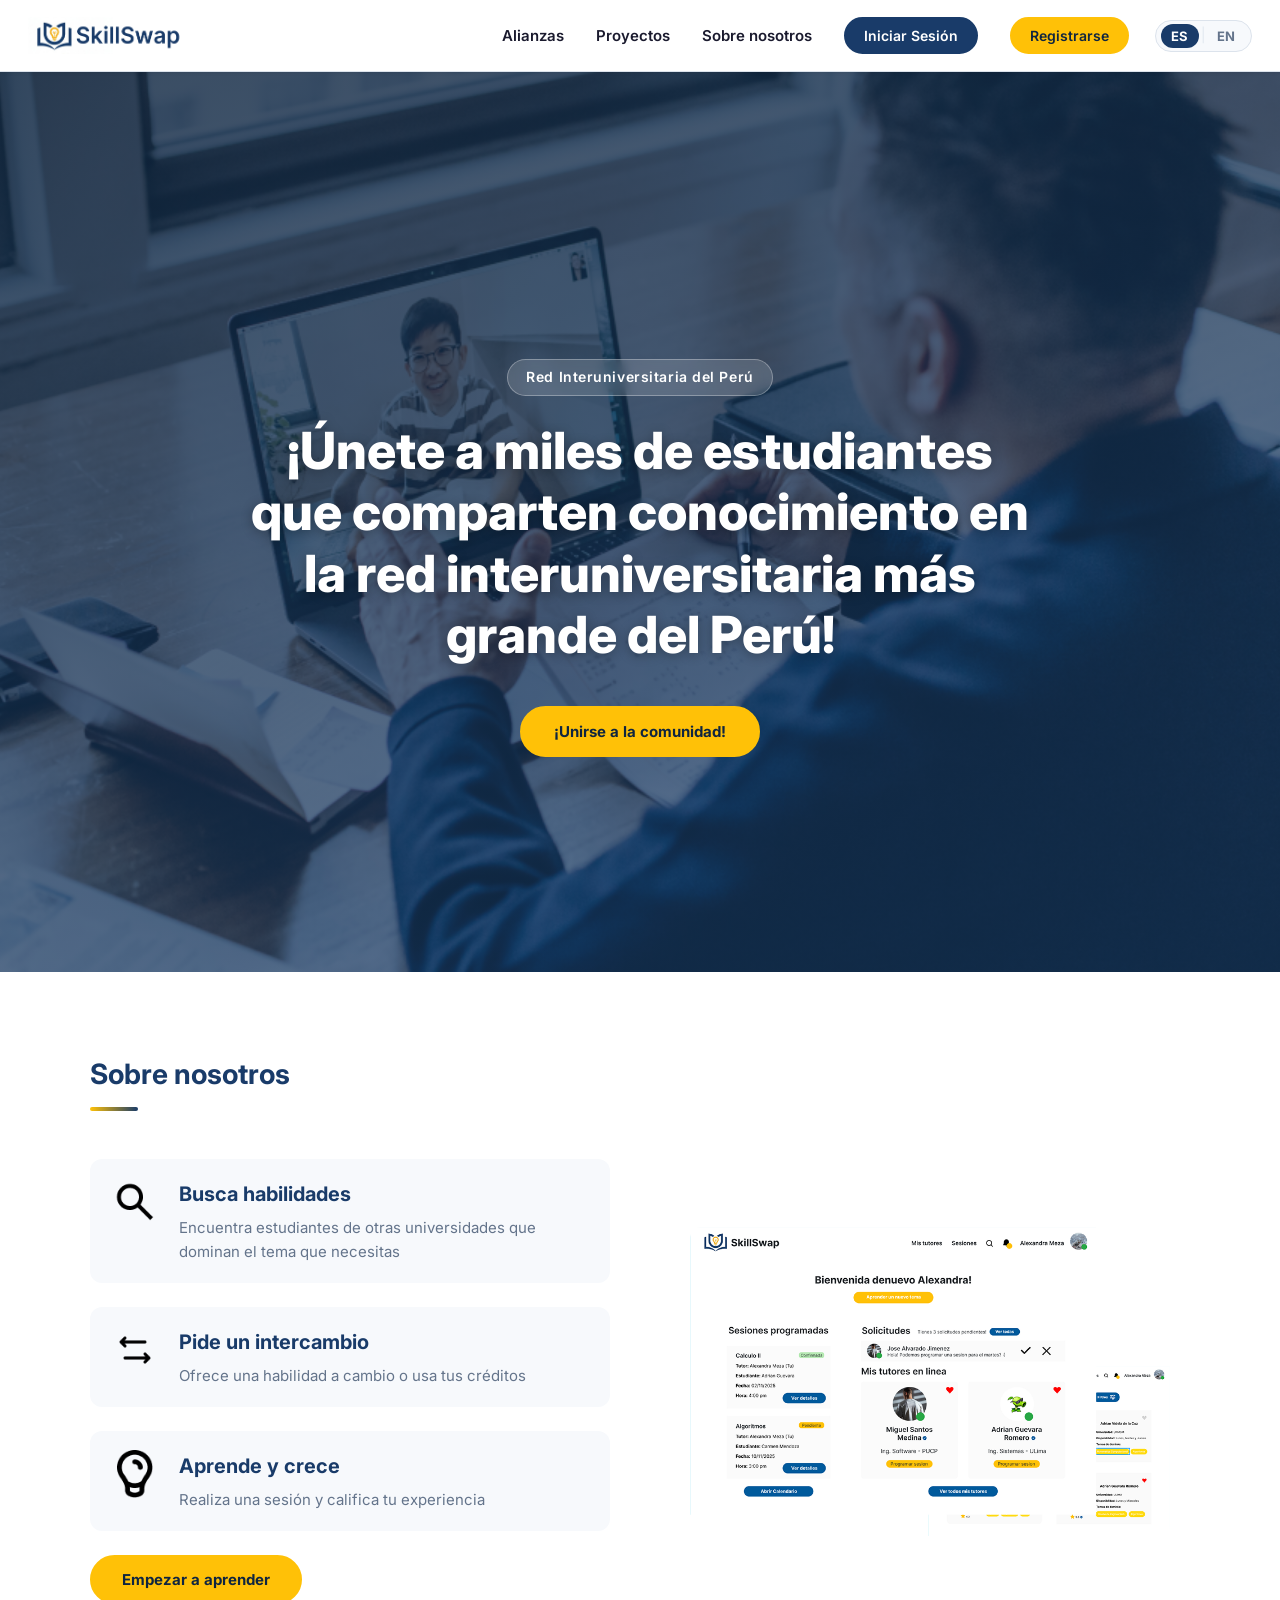
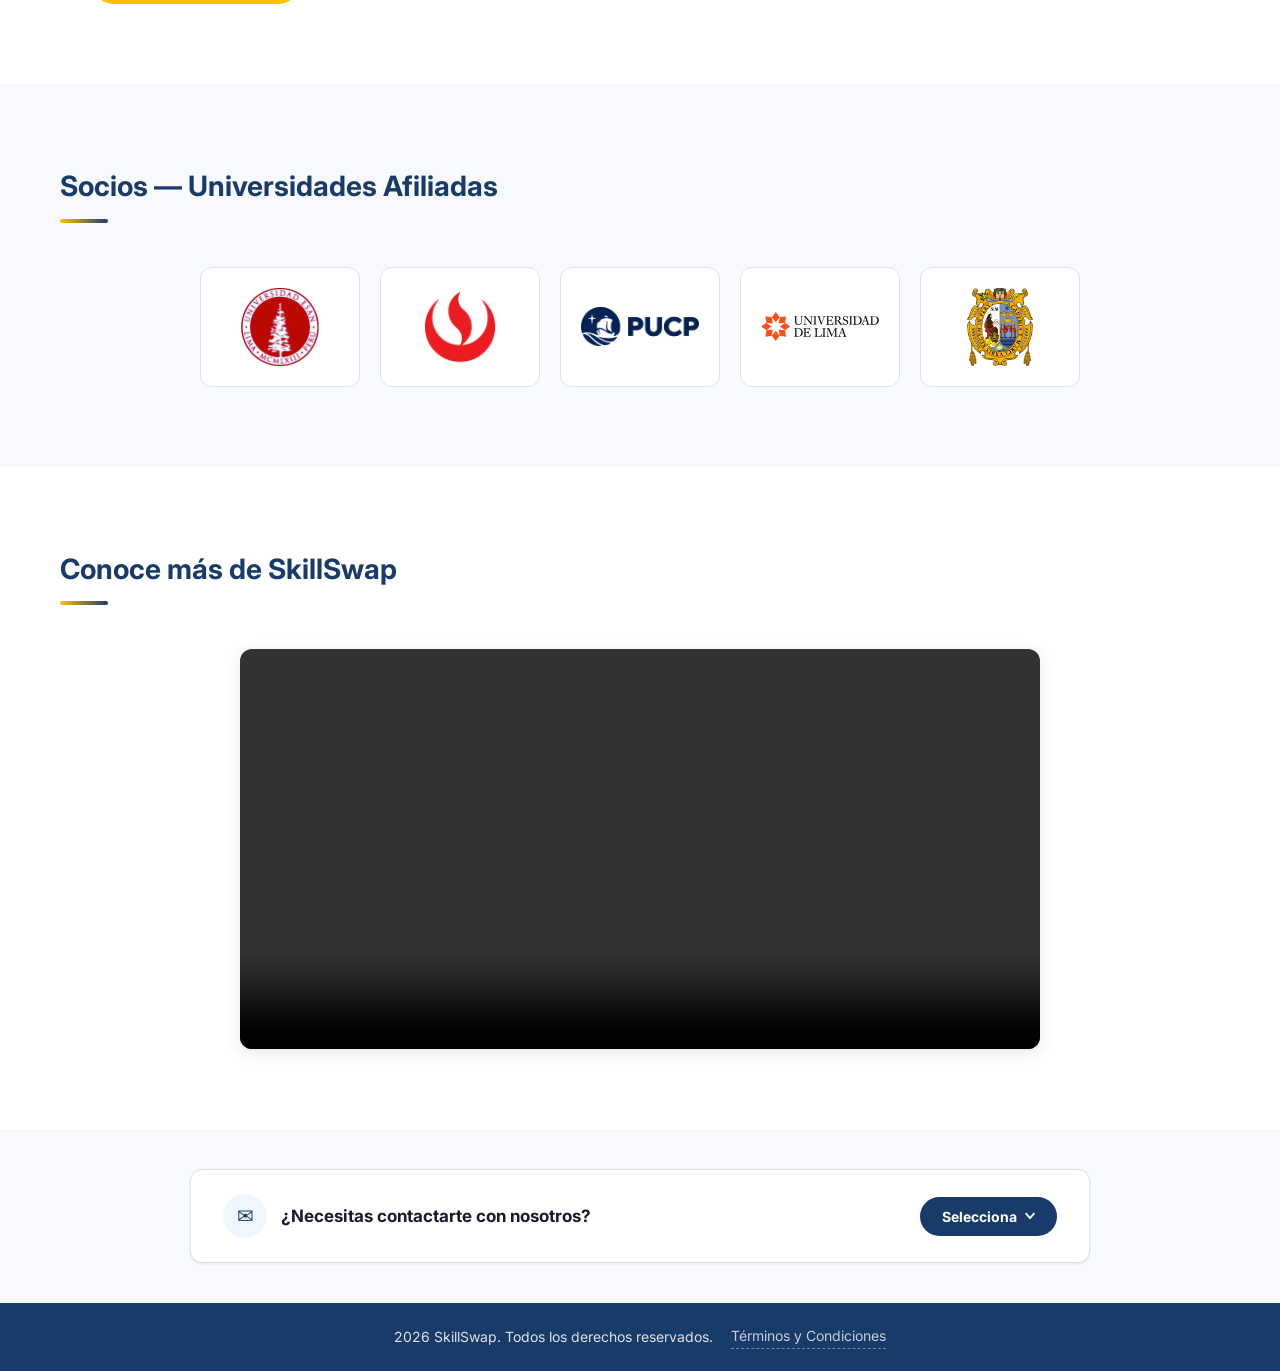
==== commit 31177ce3: "corrgiendo bugs" ====
--- a/index.html
+++ b/index.html
@@ -240,7 +240,7 @@
           "nav-register":       "Registrarse",
 
           /* Hero */
-          "hero-badge": "🎓 Red Interuniversitaria del Perú",
+          "hero-badge": " Red Interuniversitaria del Perú",
           "hero-title": "¡Únete a miles de estudiantes que comparten conocimiento en la red interuniversitaria más grande del Perú!",
           "hero-btn":   "¡Unirse a la comunidad!",
 
@@ -284,7 +284,7 @@
           "nav-register":       "Sign Up",
 
           /* Hero */
-          "hero-badge": "🎓 Peru's Inter-University Network",
+          "hero-badge": " Peru's Inter-University Network",
           "hero-title": "Join thousands of students sharing knowledge in Peru's largest inter-university network!",
           "hero-btn":   "Join the community!",
 
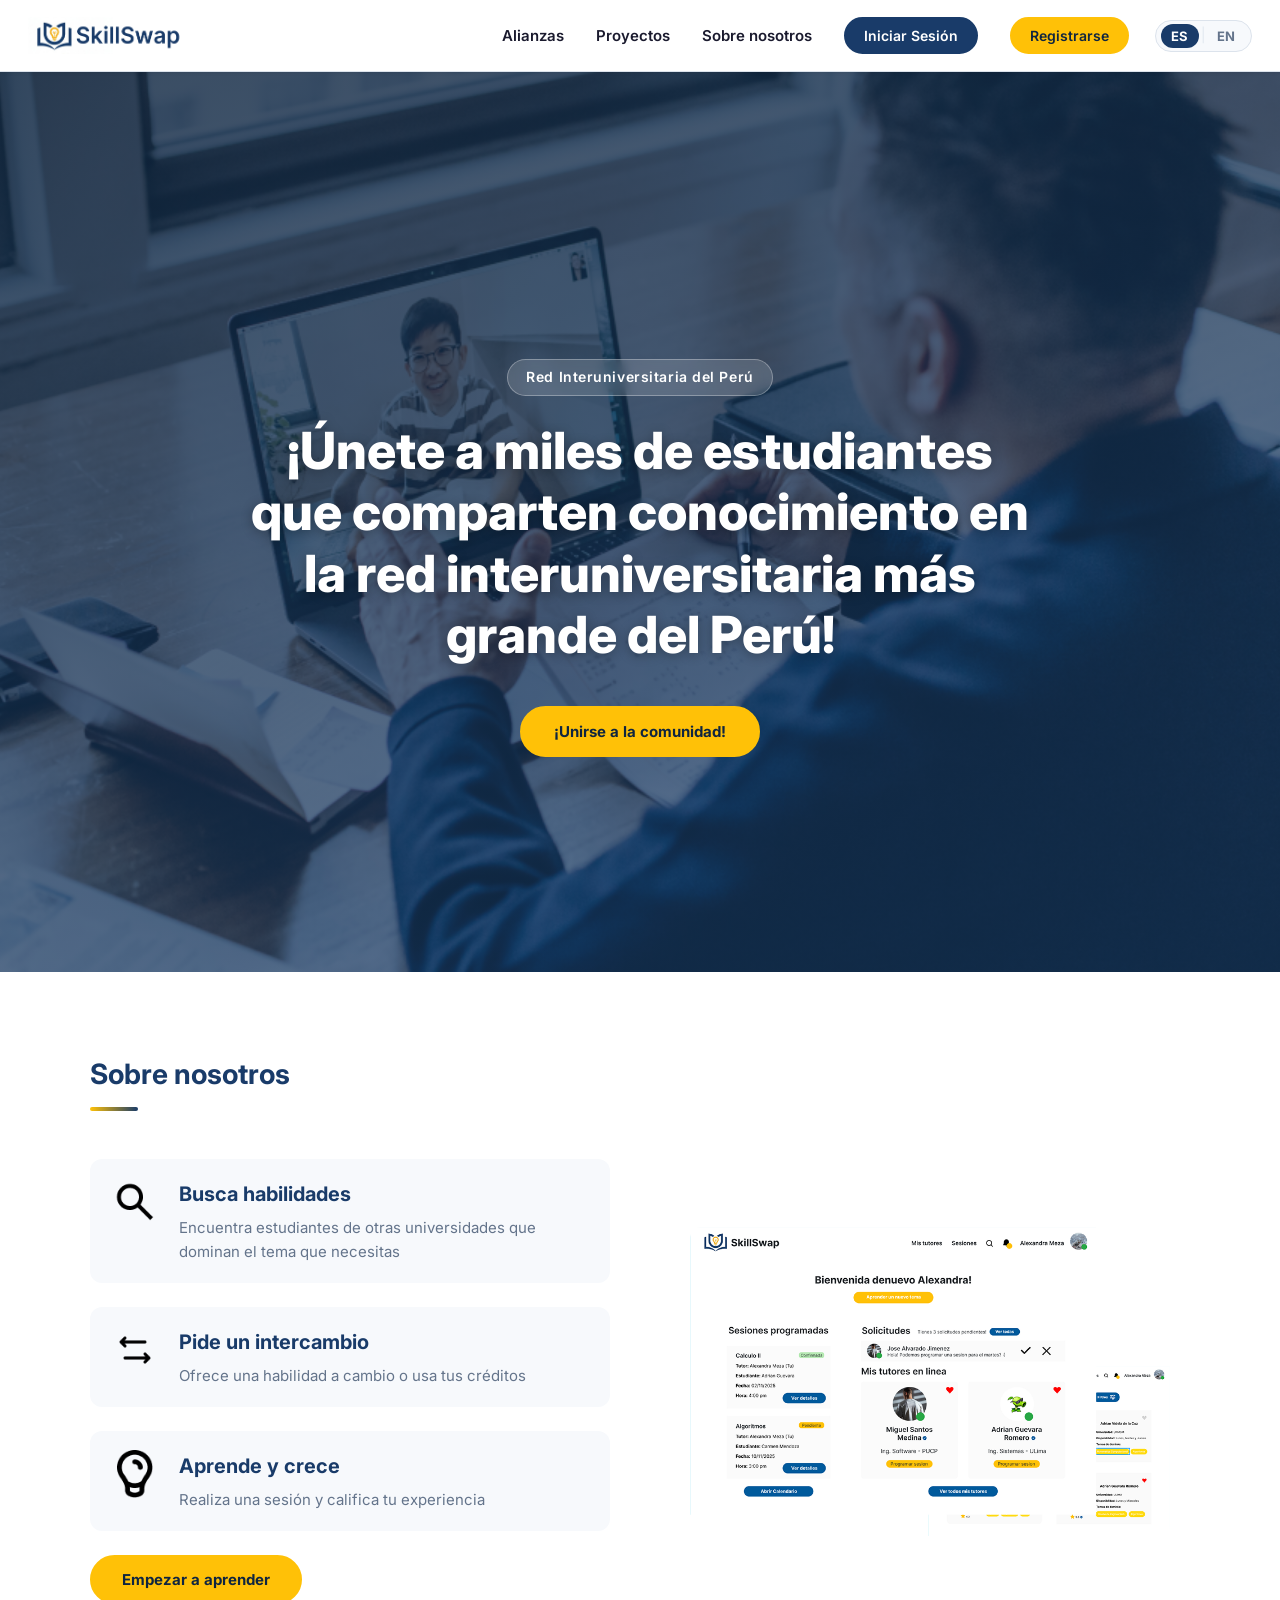
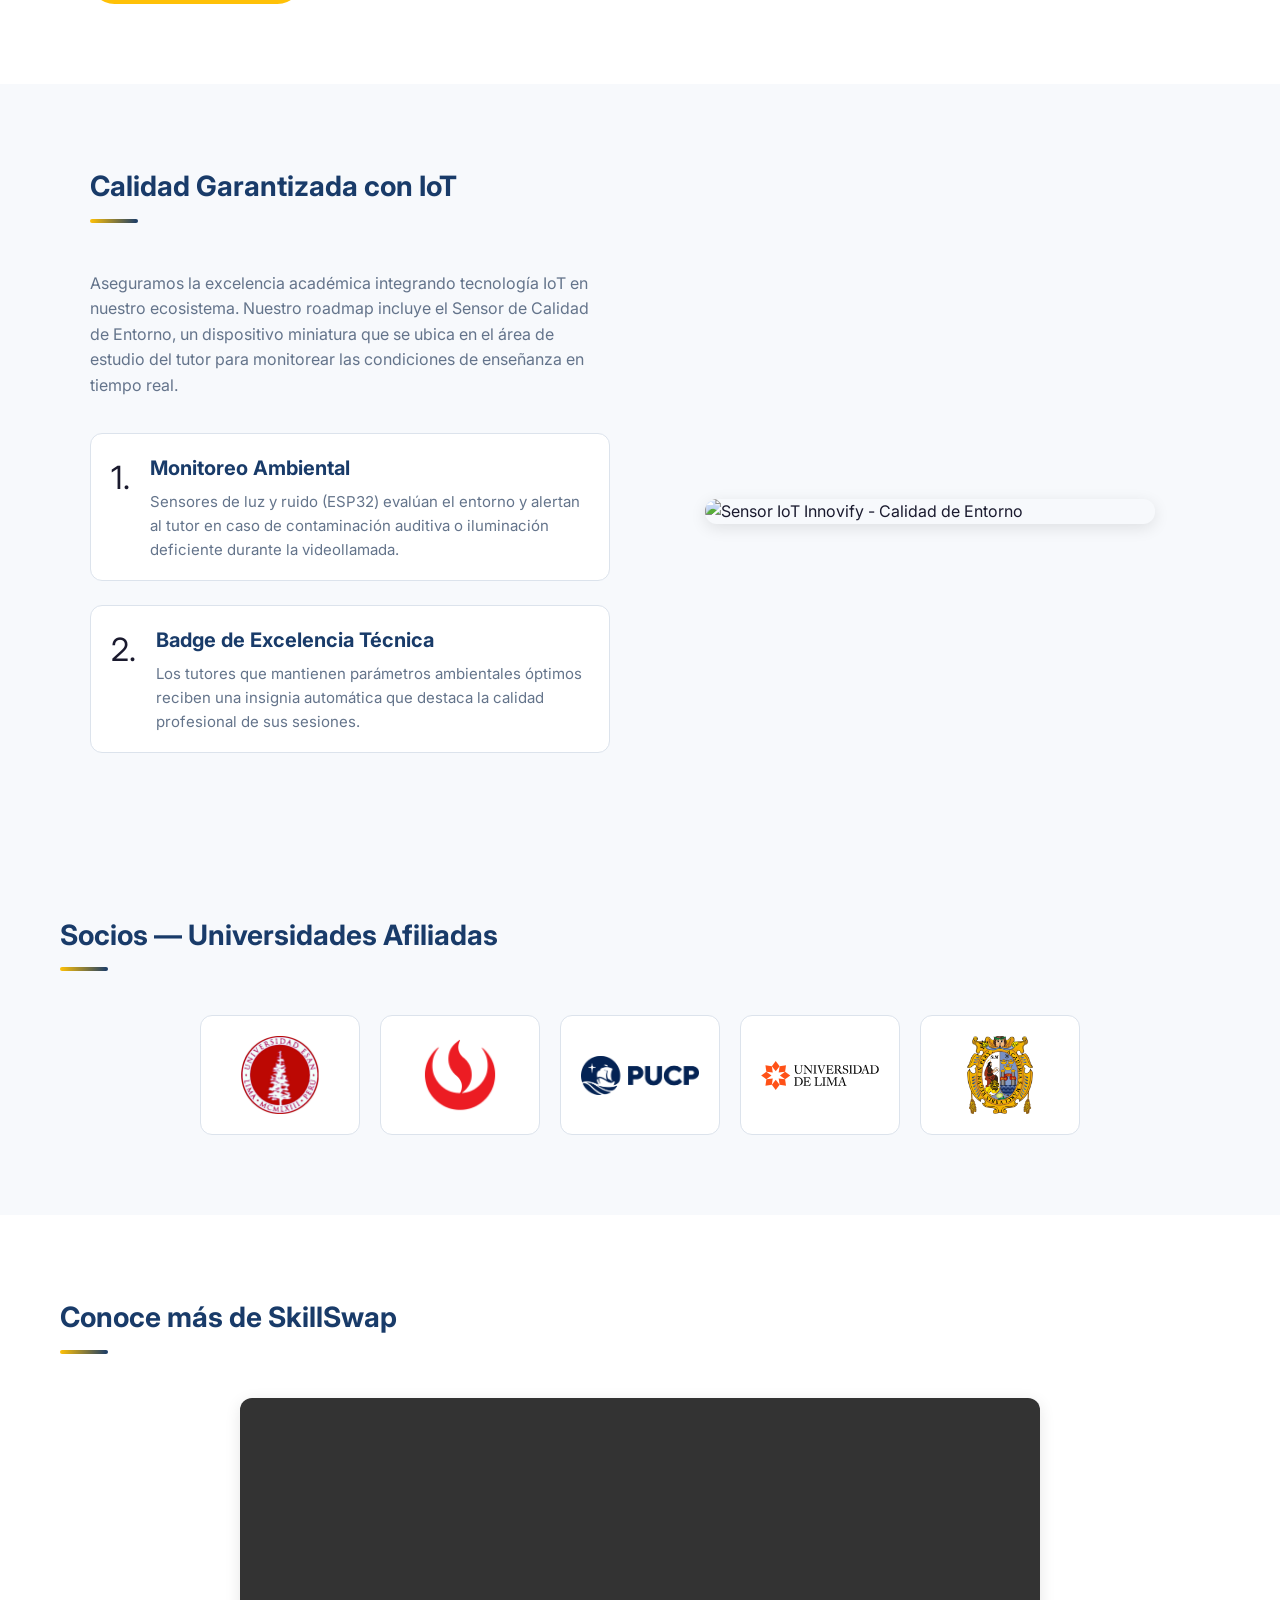
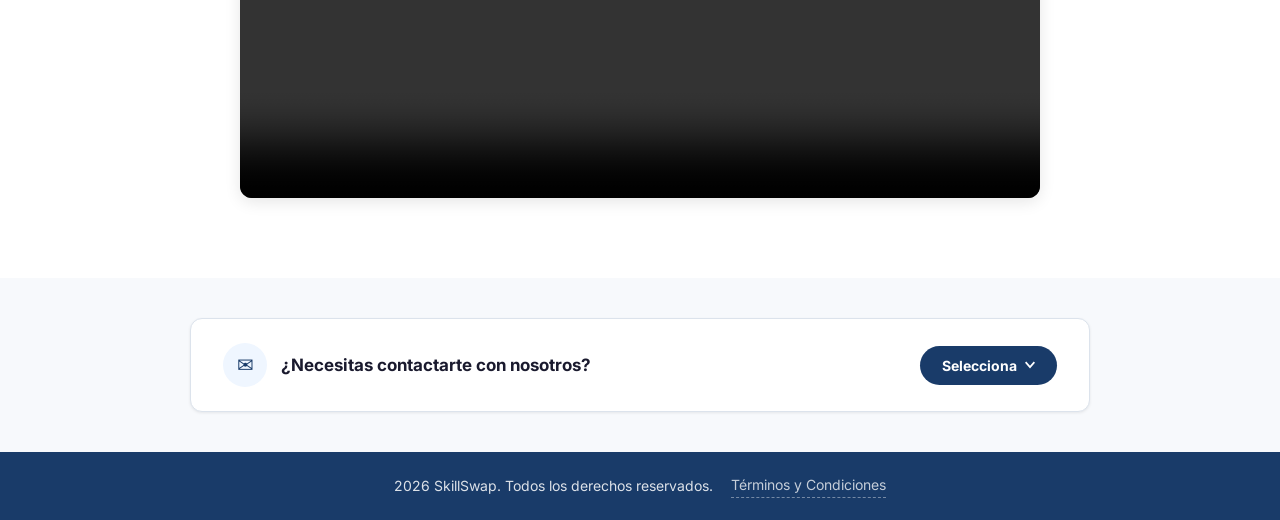
==== commit 719fd6cf: "se agrega la sección de presentación del IoT" ====
--- a/index.html
+++ b/index.html
@@ -145,7 +145,47 @@
         </div>
       </div>
     </section>
-
+<!-- ═══════════════════════════════════════ SECCIÓN Nueva — Presentacion de IoT ═══════════════════════════════════════ -->
+ <section class="seccion-iot">
+      <div class="division-general-iot">
+        <div class="titulo-seccion">
+          <h2 class="iot-titulo" data-i18n="iot-title">Calidad Garantizada con IoT</h2>
+          <div class="titulo-decorador"></div>
+        </div>
+
+        <div class="division-contenido-row-iot">
+          <div class="division-iot-txt">
+            <p class="iot-desc" data-i18n="iot-desc">
+              Aseguramos la excelencia académica integrando tecnología IoT en nuestro ecosistema. Nuestro roadmap incluye el Sensor de Calidad de Entorno, un dispositivo miniatura que se ubica en el área de estudio del tutor para monitorear las condiciones de enseñanza en tiempo real.
+            </p>
+
+            <div class="elementos-iot-txt">
+              <div class="ns-icono">
+                <span style="font-size: 32px;">1.</span>
+              </div>
+              <div class="ns-texto">
+                <h3 data-i18n="iot-feature1-title">Monitoreo Ambiental</h3>
+                <p data-i18n="iot-feature1-desc">Sensores de luz y ruido (ESP32) evalúan el entorno y alertan al tutor en caso de contaminación auditiva o iluminación deficiente durante la videollamada.</p>
+              </div>
+            </div>
+
+            <div class="elementos-iot-txt">
+              <div class="ns-icono">
+                <span style="font-size: 32px;">2.</span>
+              </div>
+              <div class="ns-texto">
+                <h3 data-i18n="iot-feature2-title">Badge de Excelencia Técnica</h3>
+                <p data-i18n="iot-feature2-desc">Los tutores que mantienen parámetros ambientales óptimos reciben una insignia automática que destaca la calidad profesional de sus sesiones.</p>
+              </div>
+            </div>
+          </div>
+
+          <div class="division-iot-ima">
+            <img src="public/assets/images/sensores.png" alt="Sensor IoT Innovify - Calidad de Entorno" />
+          </div>
+        </div>
+      </div>
+    </section>
     <!-- ═══════════════════════════════════════ SECCIÓN 3 — SOCIOS ═══════════════════════════════════════ -->
     <section class="seccion-socios">
       <div class="titulo-seccion">
@@ -254,6 +294,14 @@
           "about-skill3-desc":  "Realiza una sesión y califica tu experiencia",
           "about-btn":          "Empezar a aprender",
 
+          /* IoT / Innovación */
+          "iot-title":          "Calidad Garantizada con IoT",
+          "iot-desc":           "Aseguramos la excelencia académica integrando tecnología IoT en nuestro ecosistema. Nuestro roadmap incluye el Sensor de Calidad de Entorno, un dispositivo miniatura que se ubica en el área de estudio del tutor para monitorear las condiciones de enseñanza en tiempo real.",
+          "iot-feature1-title": "Monitoreo Ambiental",
+          "iot-feature1-desc":  "Sensores de luz y ruido (ESP32) evalúan el entorno y alertan al tutor en caso de contaminación auditiva o iluminación deficiente durante la videollamada.",
+          "iot-feature2-title": "Badge de Excelencia Técnica",
+          "iot-feature2-desc":  "Los tutores que mantienen parámetros ambientales óptimos reciben una insignia automática que destaca la calidad profesional de sus sesiones.",
+
           /* Socios */
           "partners-title": "Socios — Universidades Afiliadas",
 
@@ -297,6 +345,14 @@
           "about-skill3-title": "Learn and grow",
           "about-skill3-desc":  "Complete a session and rate your experience",
           "about-btn":          "Start learning",
+
+          /* IoT / Innovation */
+          "iot-title":          "Quality Guaranteed with IoT",
+          "iot-desc":           "We ensure academic excellence by integrating IoT technology into our ecosystem. Our roadmap includes the Environment Quality Sensor, a miniature device placed in the tutor's study area to monitor teaching conditions in real time.",
+          "iot-feature1-title": "Environmental Monitoring",
+          "iot-feature1-desc":  "Light and noise sensors (ESP32) evaluate the environment and alert the tutor in case of noise pollution or poor lighting during the video call.",
+          "iot-feature2-title": "Technical Excellence Badge",
+          "iot-feature2-desc":  "Tutors who maintain optimal environmental parameters automatically receive a badge highlighting the professional quality of their sessions.",
 
           /* Partners */
           "partners-title": "Partners — Affiliated Universities",
--- a/public/assets/styles/index-styles.css
+++ b/public/assets/styles/index-styles.css
@@ -666,6 +666,94 @@
   color: var(--secondary-color);
   border-color: var(--secondary-color);
 }
+
+/* ═══════════════════════════════════════════════════════════════
+   SECCIÓN - INNOVACIÓN IOT
+═══════════════════════════════════════════════════════════════ */
+.seccion-iot {
+  padding: var(--section-padding) 60px;
+  display: flex;
+  flex-direction: column;
+  align-items: center;
+  /* Fondo distinto para contrastar con la sección "Sobre Nosotros" (blanca) */
+  background-color: var(--background-color); 
+}
+
+.division-general-iot {
+  display: flex;
+  flex-direction: column;
+  gap: 36px;
+  width: 100%;
+  max-width: 1100px;
+}
+
+.iot-titulo {
+  font-size: var(--h2-font-size);
+  font-weight: 700;
+  color: var(--primary-color);
+}
+
+.division-contenido-row-iot {
+  display: flex;
+  flex-direction: row;
+  gap: 60px;
+  justify-content: center;
+  align-items: center;
+  width: 100%;
+}
+
+.division-iot-txt {
+  display: flex;
+  flex-direction: column;
+  justify-content: center;
+  gap: 24px;
+  flex: 1;
+}
+
+.iot-desc {
+  font-size: 16px;
+  color: var(--text-muted);
+  line-height: var(--line-height);
+  margin-bottom: 10px;
+}
+
+.elementos-iot-txt {
+  display: flex;
+  flex-direction: row;
+  align-items: flex-start;
+  gap: 20px;
+  padding: 18px 20px;
+  border-radius: var(--radius-md);
+  background-color: var(--surface-color);
+  border: 1px solid var(--border-color);
+  transition: transform var(--transition), box-shadow var(--transition);
+}
+
+.elementos-iot-txt:hover {
+  transform: translateY(-4px);
+  box-shadow: var(--shadow-sm);
+}
+
+.division-iot-ima {
+  flex: 1;
+  display: flex;
+  justify-content: center;
+  align-items: center;
+}
+
+.division-iot-ima img {
+  width: 100%;
+  max-width: 450px;
+  border-radius: var(--radius-md);
+  box-shadow: var(--shadow-md);
+  transition: transform var(--transition);
+}
+
+.division-iot-ima img:hover {
+  transform: scale(1.02);
+}
+
+
 
 /* ═══════════════════════════════════════════════════════════════
    SUBMENÚS VERTICALES (existentes, sin cambios)
@@ -857,4 +945,28 @@
   #submenu-alianzas.activo {
     display: block !important;
   }
-}
+
+}
+
+/* ═══════════════════════════════════════════════════════════════
+   RESPONSIVE PARA LA SECCIÓN IOT
+═══════════════════════════════════════════════════════════════ */
+@media screen and (max-width: 1024px) {
+  .division-contenido-row-iot {
+    flex-direction: column;
+    gap: 30px;
+  }
+  .seccion-iot {
+    padding: 60px 32px;
+  }
+}
+
+@media screen and (max-width: 768px) {
+  .seccion-iot {
+    padding: 48px 20px;
+  }
+  .elementos-iot-txt {
+    flex-direction: column;
+    align-items: flex-start;
+  }
+}
